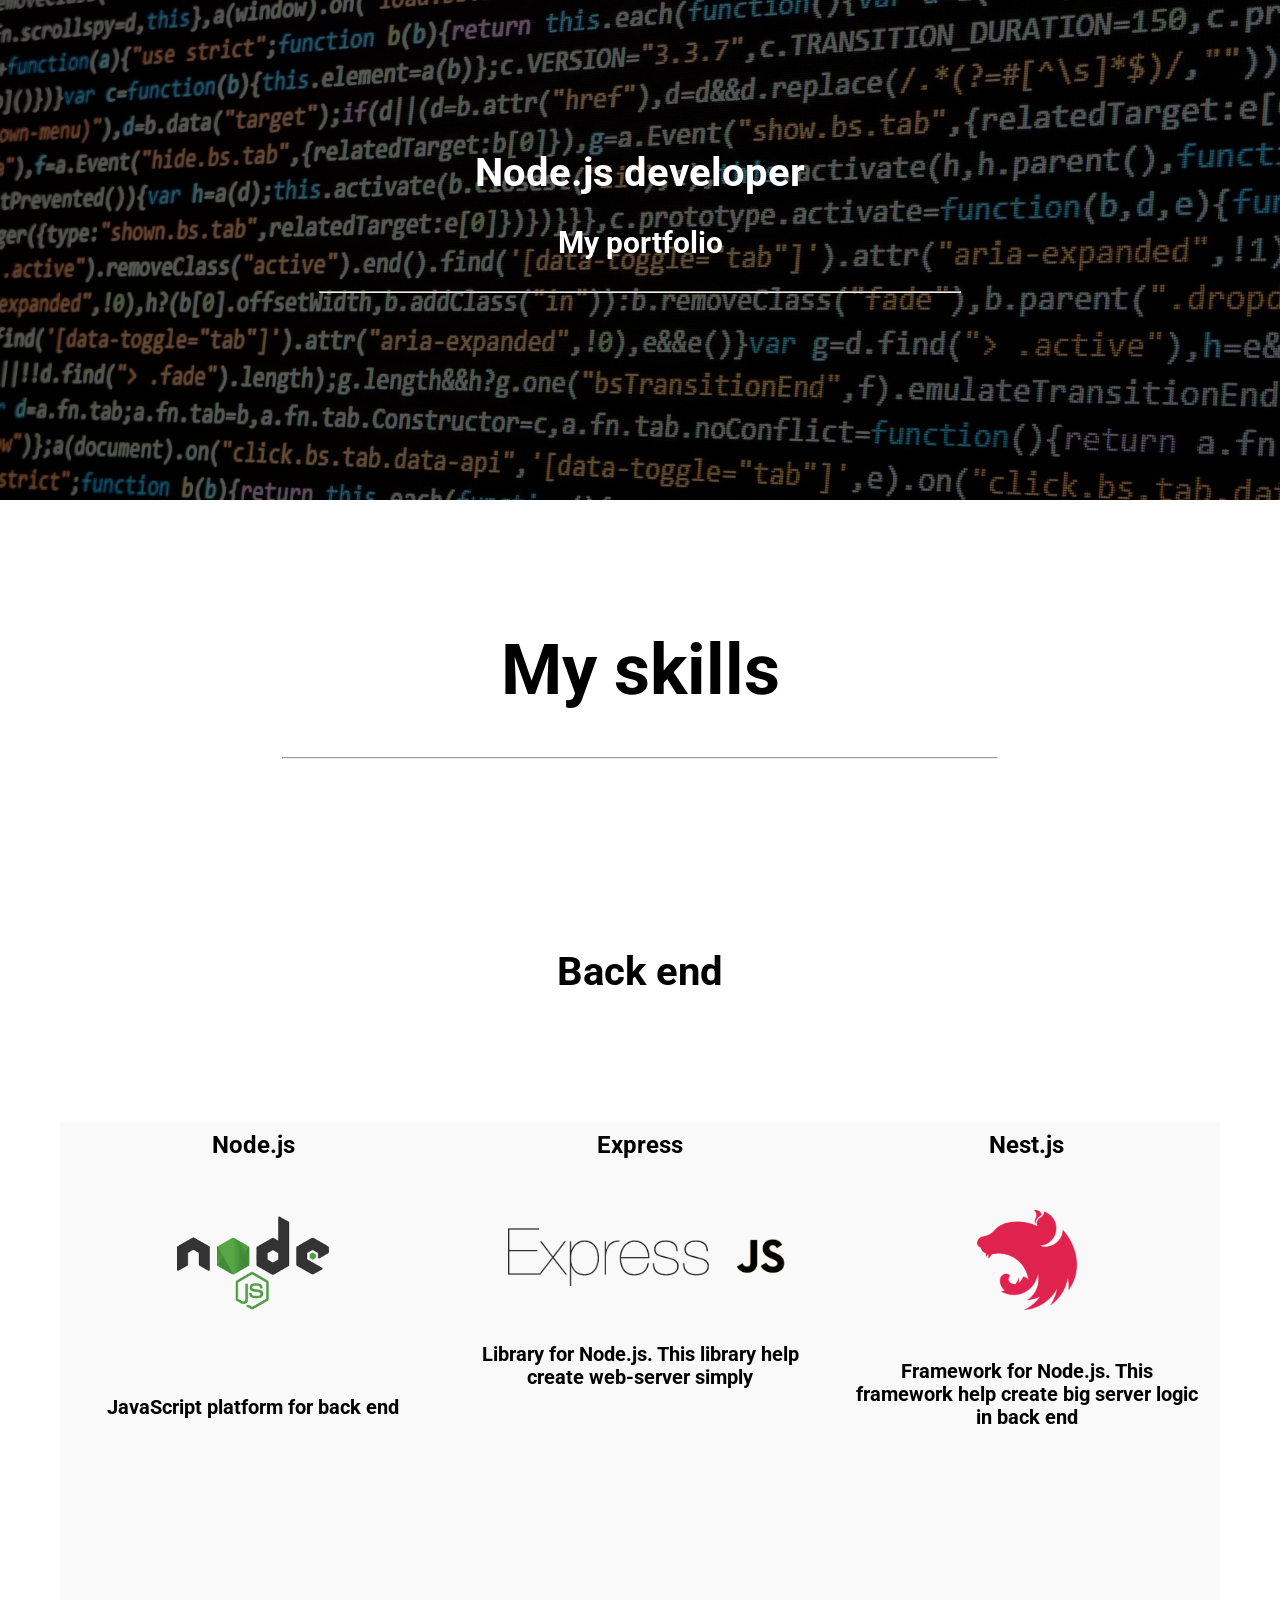
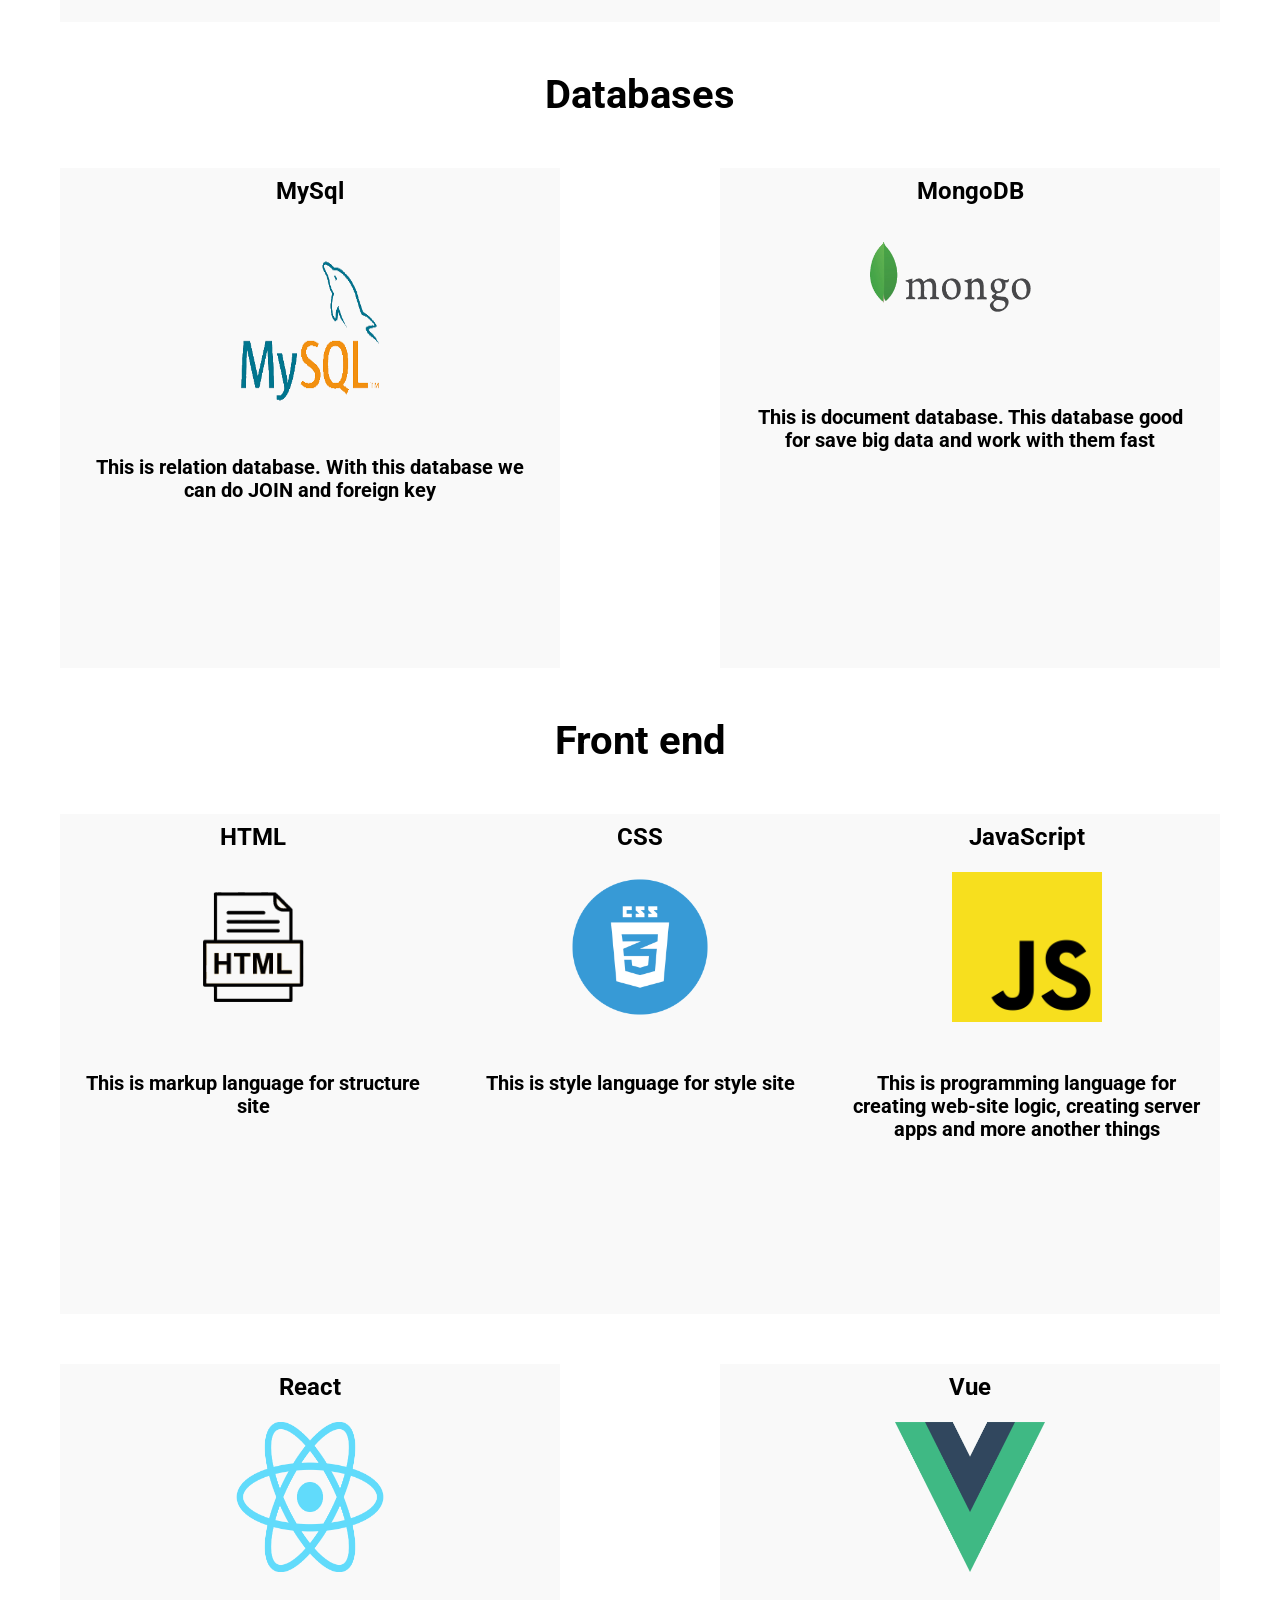
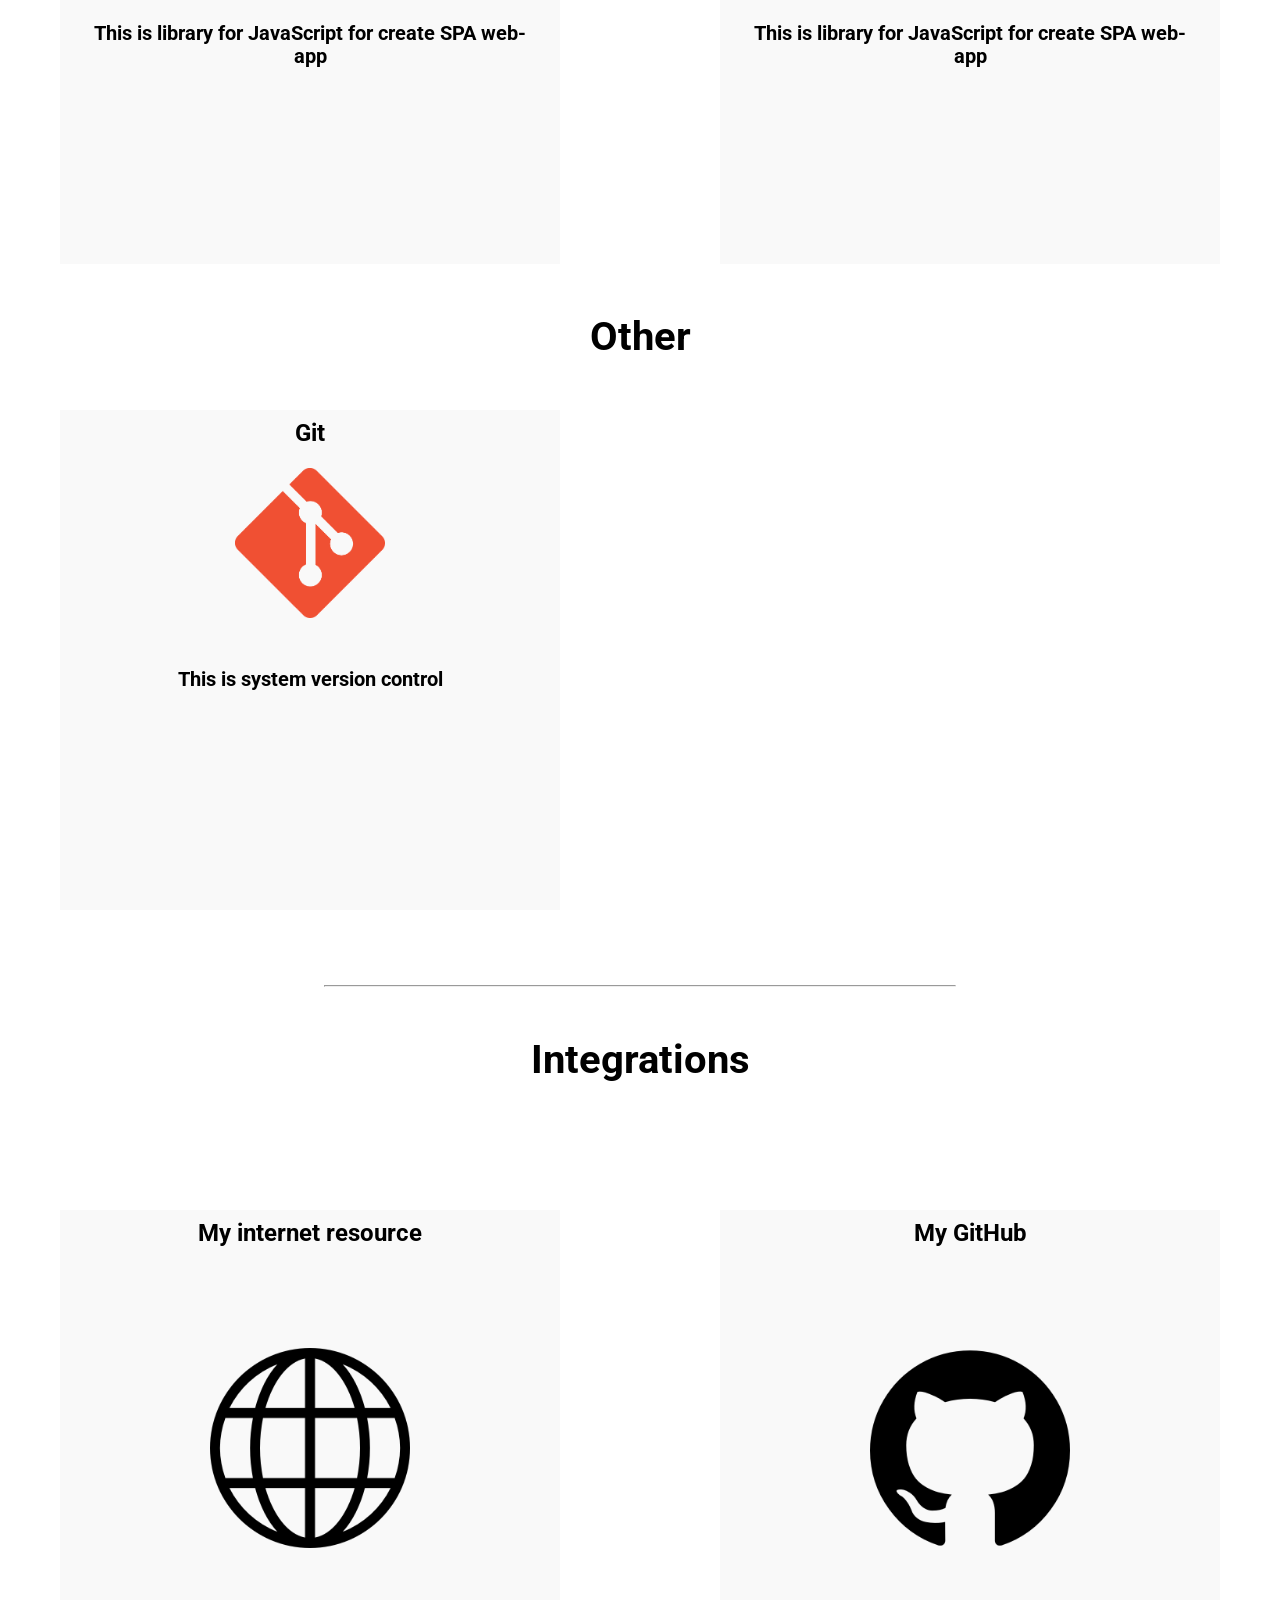
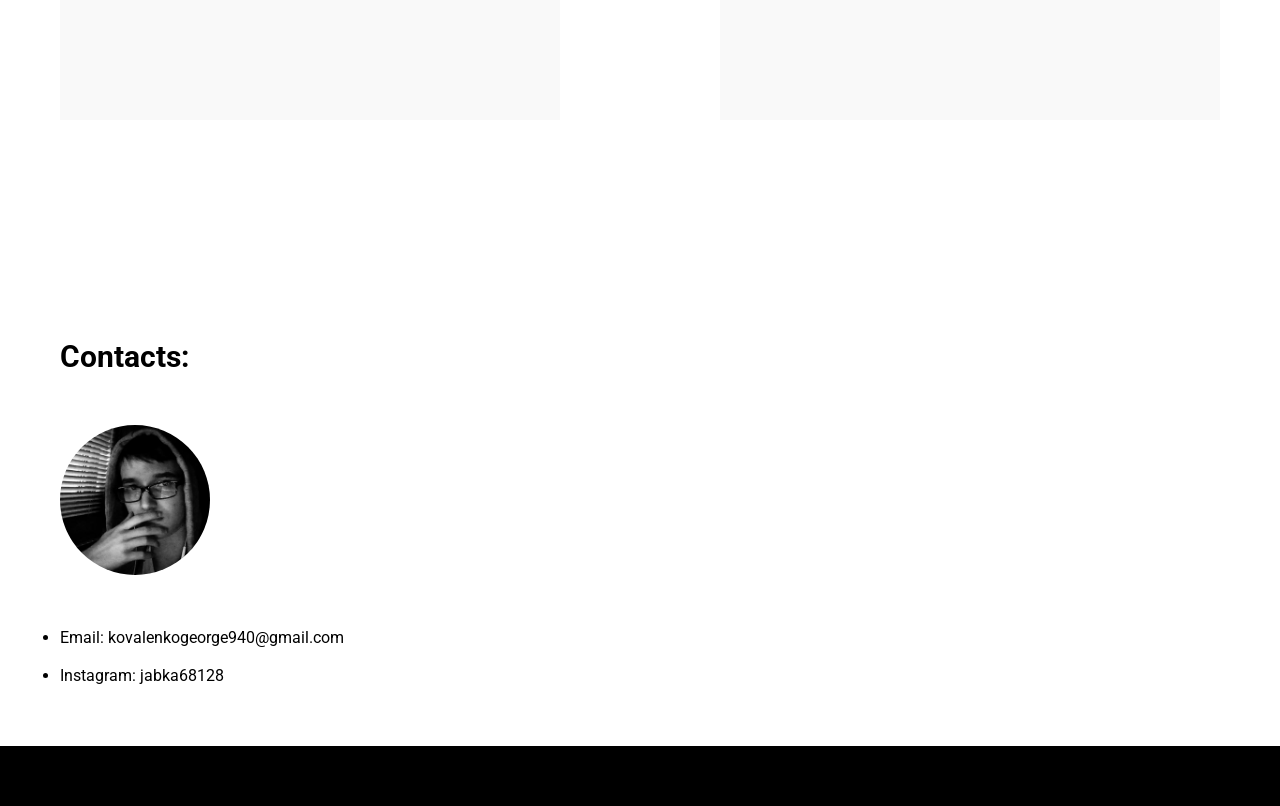
==== index.html @ 38b9b588 "Rename html file" ====
<!doctype html>
<html lang="en">
<head>
    <meta charset="UTF-8">
    <meta name="viewport"
          content="width=device-width, user-scalable=no, initial-scale=1.0, maximum-scale=1.0, minimum-scale=1.0">
    <meta http-equiv="X-UA-Compatible" content="ie=edge">
    <link rel="preconnect" href="https://fonts.googleapis.com">
    <link rel="preconnect" href="https://fonts.gstatic.com" crossorigin>
    <link href="https://fonts.googleapis.com/css2?family=Roboto:wght@100;300;700&display=swap" rel="stylesheet">
    <link rel="stylesheet" href="./css/normalize.css">
    <link rel="stylesheet" href="./css/main.css">
    <title>Node.js developer</title>
</head>
<body>
<div class="wrapper__header">
    <div class="header__logo">
        <h2>Node.js developer</h2>
        <h3>My portfolio</h3>
        <hr>
    </div>
    <header class="header">
    </header>
</div>
<div class="skills-logo">
    <h1>My skills</h1>
    <hr>
</div>
<div class="wrapper__main">
    <div class="wrapper__main-logo-skill">
        <h1>Back end</h1>
    </div>
    <div class="wrapper__main-skills">
        <div class="wrapper__main-skills-row">
            <div class="wrapper__main-skills-row-card">
                <h2>Node.js</h2>
                <img src="./img/node-js.png" class="img-node">
                <div class="wrapper__main-skills-row-card-description">
                    JavaScript platform for back end
                </div>
            </div>
            <div class="wrapper__main-skills-row-card">
                <h2>Express</h2>
                <img src="./img/express-js.png" class="img-express">
                <div class="wrapper__main-skills-row-card-description">
                    Library for Node.js. This library help create web-server simply
                </div>
            </div>
            <div class="wrapper__main-skills-row-card">
                <h2>Nest.js</h2>
                <img src="./img/nest-js.png" class="img-nest">
                <div class="wrapper__main-skills-row-card-description">
                    Framework for Node.js. This framework help create big server logic in back end
                </div>
            </div>
        </div>

        <div class="wrapper__main-logo-skill">
            <h1>Databases</h1>
        </div>
        <div class="wrapper__main-skills-row">
            <div class="wrapper__main-skills-row-card">
                <h2>MySql</h2>
                <img src="./img/mysql.png" class="img-mysql">
                <div class="wrapper__main-skills-row-card-description">
                    This is relation database. With this database we can do JOIN and foreign key
                </div>
            </div>
            <div class="wrapper__main-skills-row-card">
                <h2>MongoDB</h2>
                <img src="./img/mongo.png" class="img-mongo">
                <div class="wrapper__main-skills-row-card-description">
                    This is document database. This database good for save big data and work with them fast
                </div>
            </div>
        </div>

        <div class="wrapper__main-logo-skill">
            <h1>Front end</h1>
        </div>
        <div class="wrapper__main-skills-row">
            <div class="wrapper__main-skills-row-card">
                <h2>HTML</h2>
                <img src="./img/html.png" class="img-html">
                <div class="wrapper__main-skills-row-card-description">
                    This is markup language for structure site
                </div>
            </div>
            <div class="wrapper__main-skills-row-card">
                <h2>CSS</h2>
                <img src="./img/css.png" class="img-html">
                <div class="wrapper__main-skills-row-card-description">
                    This is style language for style site
                </div>
            </div>
            <div class="wrapper__main-skills-row-card">
                <h2>JavaScript</h2>
                <img src="./img/javascript.png" class="img-html">
                <div class="wrapper__main-skills-row-card-description">
                    This is programming language for creating web-site logic, creating server apps and more another things
                </div>
            </div>
        </div>
        <div class="wrapper__main-skills-row">
            <div class="wrapper__main-skills-row-card">
                <h2>React</h2>
                <img src="./img/react.png" class="img-react">
                <div class="wrapper__main-skills-row-card-description">
                    This is library for JavaScript for create SPA web-app
                </div>
            </div>
            <div class="wrapper__main-skills-row-card">
                <h2>Vue</h2>
                <img src="./img/vue.png" class="img-react">
                <div class="wrapper__main-skills-row-card-description">
                    This is library for JavaScript for create SPA web-app
                </div>
            </div>
        </div>

        <div class="wrapper__main-logo-skill">
            <h1>Other</h1>
        </div>
        <div class="wrapper__main-skills-row">
            <div class="wrapper__main-skills-row-card">
                <h2>Git</h2>
                <img src="./img/git.png" class="img-react">
                <div class="wrapper__main-skills-row-card-description">
                    This is system version control
                </div>
            </div>
        </div>
    </div>
    <hr>
    <div class="wrapper__main-logo-skill">
        <h1>Integrations</h1>
    </div>
    <div class="wrapper__integration">
        <div class="wrapper__main-skills-row">
            <a href="https://gosha.app" class="wrapper__resource-link" target=”_blank>
                <div class="wrapper__main-skills-row-card">
                    <h2>My internet resource</h2>
                    <img src="./img/internet.png" class="img-internet">
                </div>
            </a>
            <a href="https://github.com/Neroun547" class="wrapper__resource-link" target=”_blank>
                <div class="wrapper__main-skills-row-card">
                    <h2>My GitHub</h2>
                    <img src="./img/github.png" class="img-internet">
                </div>
            </a>
        </div>
    </div>

    <div class="wrapper__contacts">
        <div class="wrapper__contacts-logo">
            <h1>Contacts: </h1>
        </div>
        <div class="wrapper__avatar">
            <img src="./img/avatar.jpg" alt="">
        </div>
        <div class="wrapper__contacts-contacts">
            <ul>
                <li>Email: kovalenkogeorge940@gmail.com</li>
                <li>Instagram: jabka68128</li>
            </ul>
        </div>
    </div>
</div>
<footer>

</footer>
</body>
</html>
---- css/main.css ----
hr {
    display: block;
    width: 50%;
    margin: 0 auto;
    margin-top: 25px;
}

footer {
    width: 100%;
    height: 60px;
    background-color: #000;
}

.header {
    background-image: url("../img/header.jpg");
    width: 100%;
    height: 500px;
    background-position: center;
    background-attachment: fixed;
    background-repeat: no-repeat;
    background-size: cover;
    filter: brightness(35%);
}

.wrapper__header {
    position: relative;
}

.header__logo {
    top: 30%;
    width: 100%;
    position: absolute;
    z-index: 2;
    color: #fff;
}

.header__logo h2 {
    text-align: center;
    font-size: 40px;
}

.header__logo h3 {
    text-align: center;
    font-size: 30px;
    margin: 30px;
}

.skills-logo {
    font-size: 35px;
    text-align: center;
    margin: 130px;
}

.skills-logo hr {
    display: block;
    margin: 0 auto;
    width: 70%;
}

.wrapper__main {
    padding: 10px;
}

.wrapper__main-logo-skill h1 {
    margin-top: 50px;
    text-align: center;
    font-size: 40px;
}

.wrapper__main-skills {
    padding: 50px;
}

.wrapper__main-skills-row {
    margin-top: 50px;
    display: flex;
    justify-content: space-between;
}

.wrapper__main-skills-row-card h2 {
    margin-top: 10px;
    text-align: center;
}

.wrapper__main-skills-row-card {
    background-color: #F9F9F9;
    height: 500px;
    max-width: 500px;
    width: 100%;
}

.wrapper__main-skills-row-card-description {
    font-family: Roboto;
    font-weight: 700;
    font-size: 20px;
    width: 90%;
    margin: 0 auto;
    margin-top: 50px;
    text-align: center;
}

.img-node {
    display: block;
    width: 300px;
    margin: 0 auto;
    margin-top: 20px;
}

.img-express {
    display: block;
    width: 300px;
    margin: 0 auto;
    margin-top: 50px;
}

.img-nest {
    display: block;
    width: 100px;
    height: 100px;
    margin: 0 auto;
    margin-top: 50px;
}

.img-mysql {
    display: block;
    width: 180px;
    height: 150px;
    margin: 0 auto;
    margin-top: 50px;
}

.img-mongo {
    display: block;
    width: 230px;
    height: 150px;
    margin-left: 150px;
}

.img-html {
    display: block;
    width: 150px;
    height: 150px;
    margin: 0 auto;
    margin-top: 20px;
}

.img-react {
    display: block;
    width: 150px;
    height: 150px;
    margin: 0 auto;
    margin-top: 20px;
}

.wrapper__integration {
    padding: 50px;
}

.wrapper__resource-link {
    display: block;
    max-width: 500px;
    width: 100%;
    background-color: #F9F9F9;
}

.wrapper__contacts {
    padding: 50px;
    margin-top: 100px;
}

.wrapper__contacts-logo h1 {
    margin-bottom: 50px;
    text-align: left;
    font-size: 30px;
}

.wrapper__avatar img {
    max-width: 150px;
    height: 150px;
    width: 100%;
    border-radius: 50%;
}

.wrapper__contacts-contacts {
    margin-top: 50px;
}

.wrapper__contacts-contacts li {
    margin-top: 20px;
}

.img-internet {
    display: block;
    margin: 0 auto;
    margin-top: 100px;
    width: 200px;
    height: 200px;
}
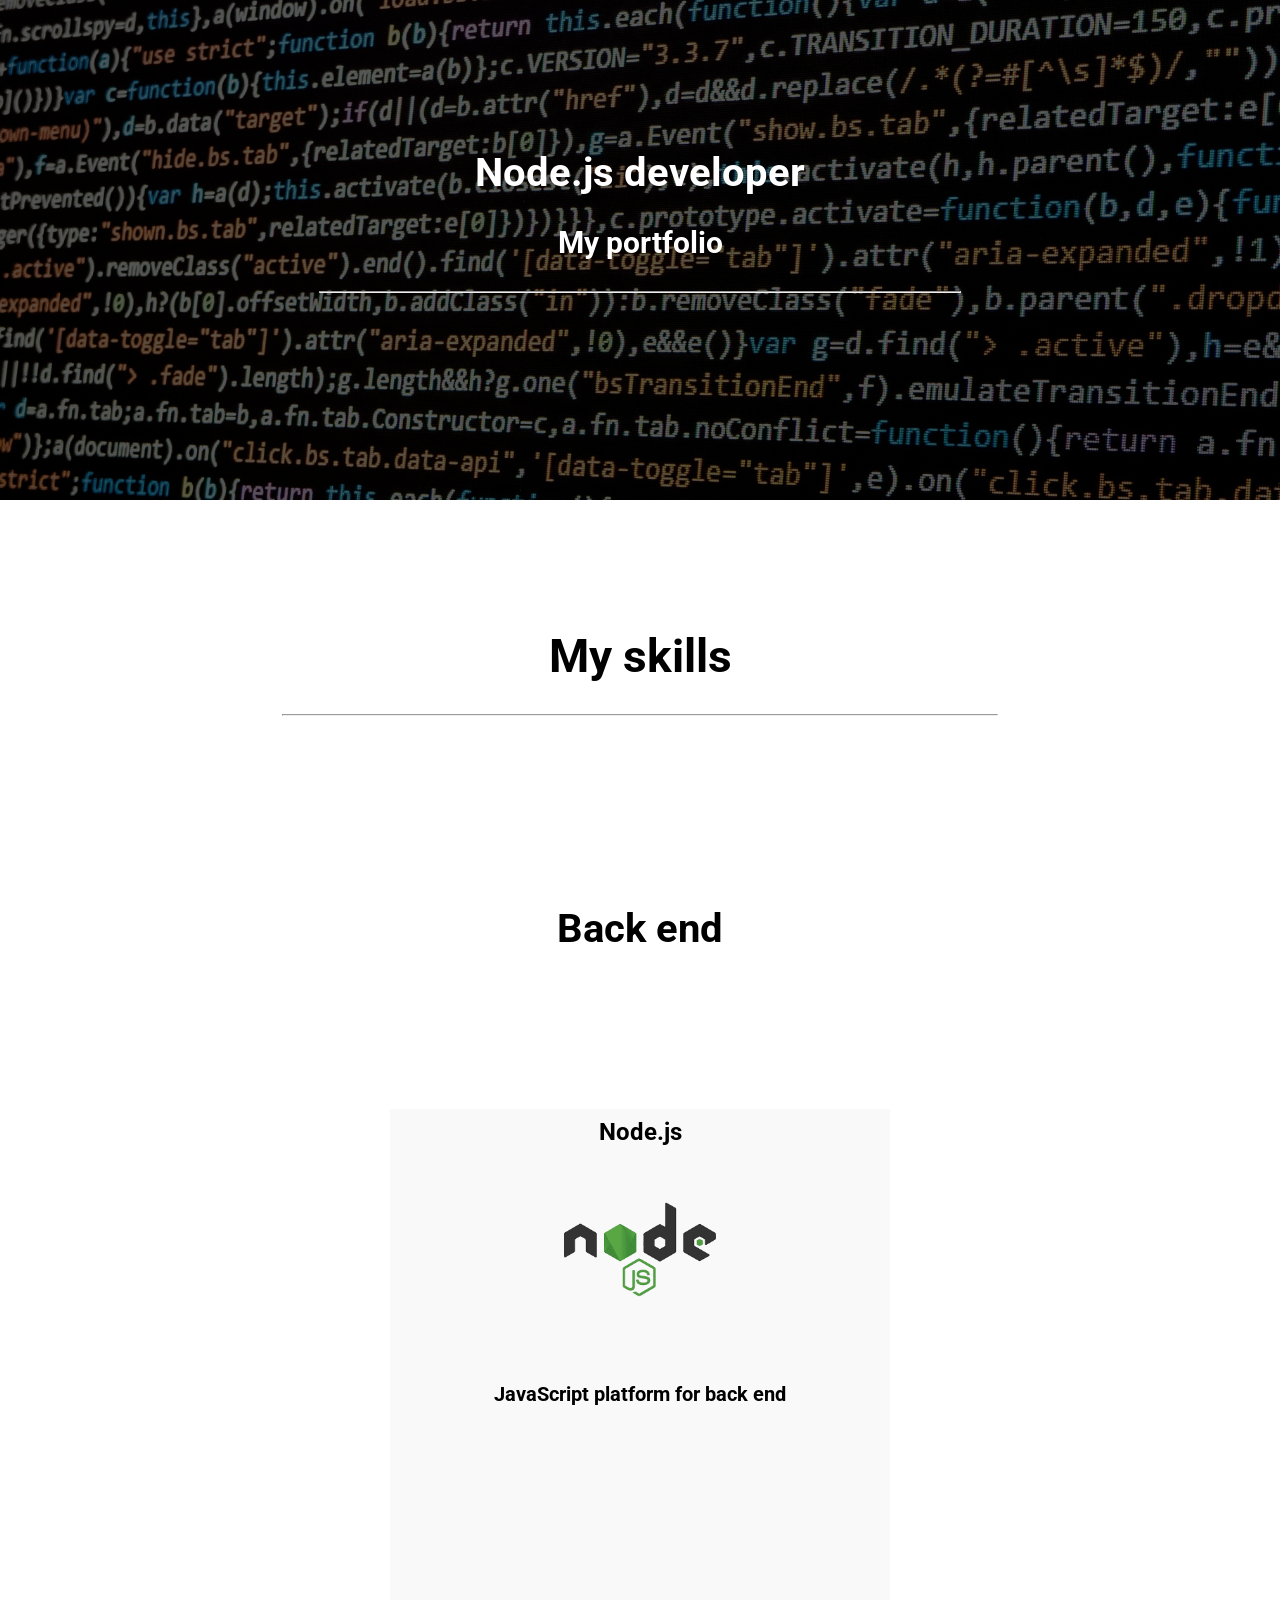
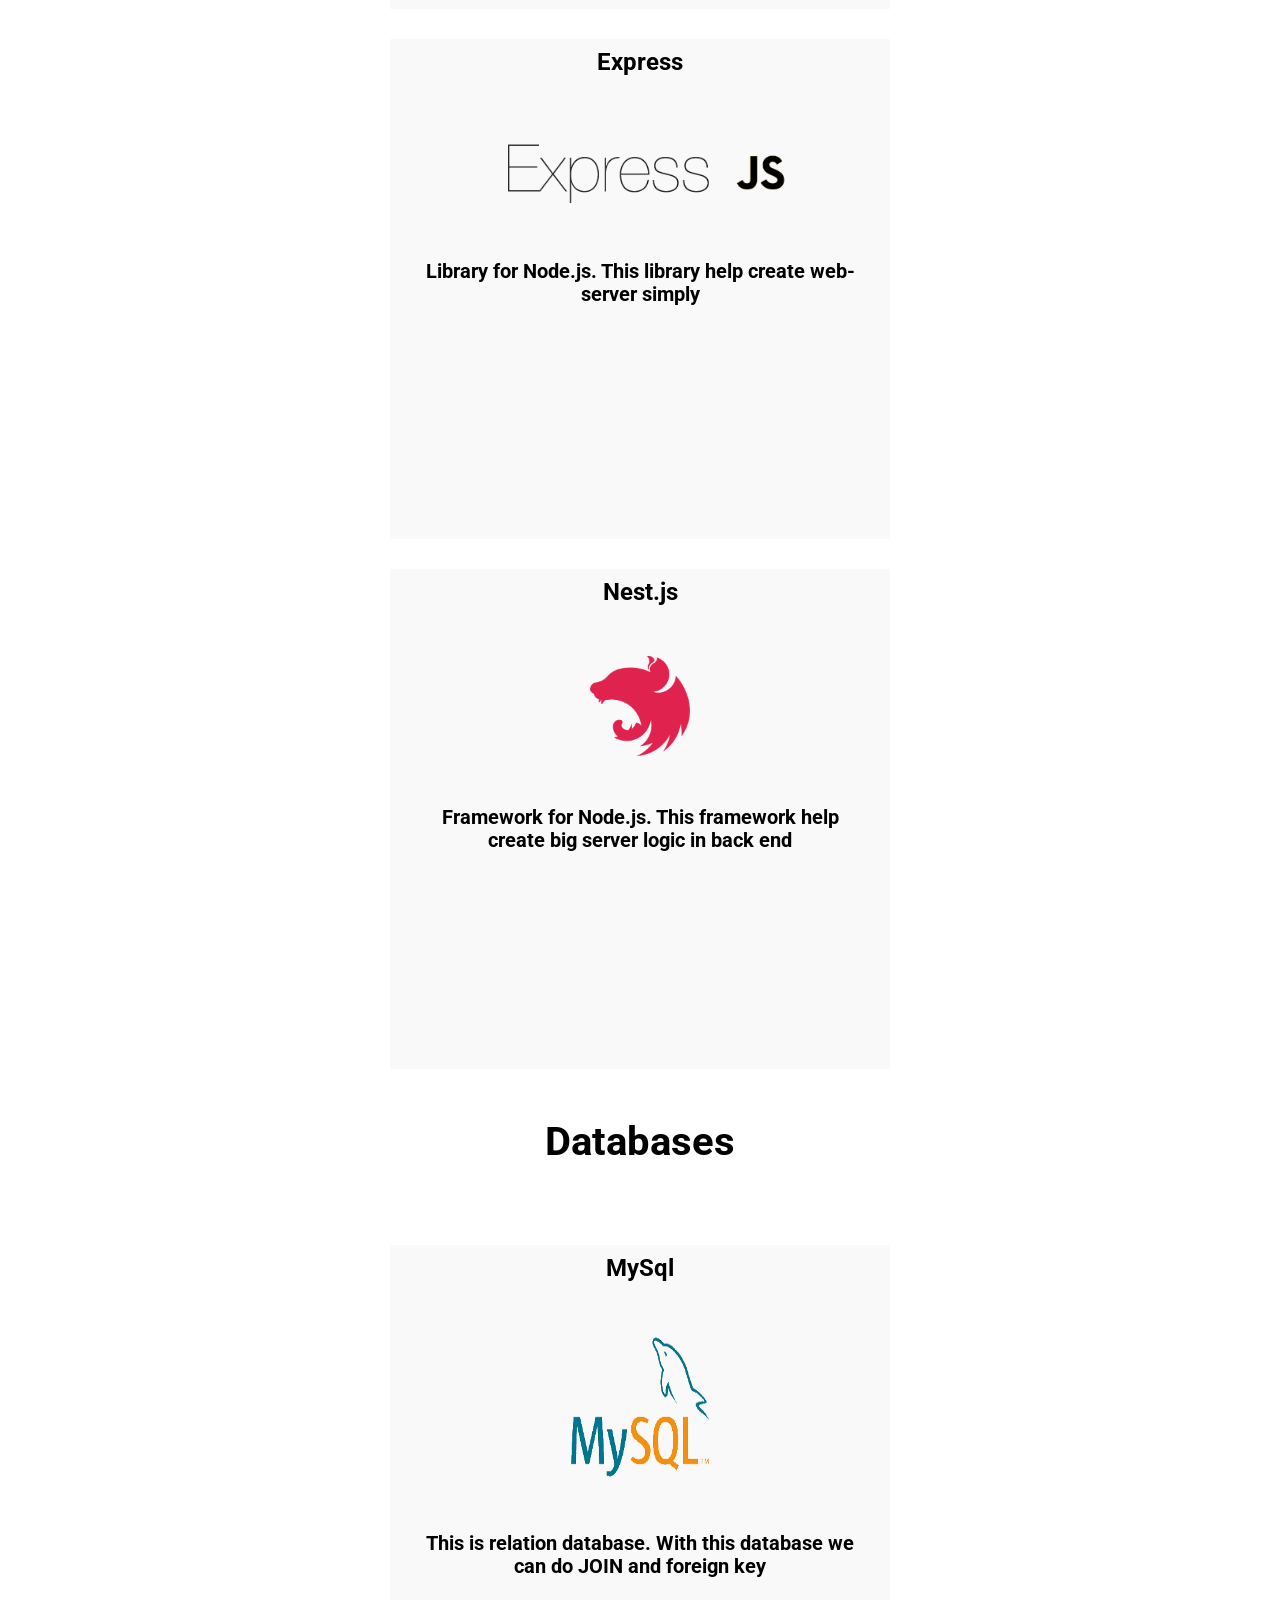
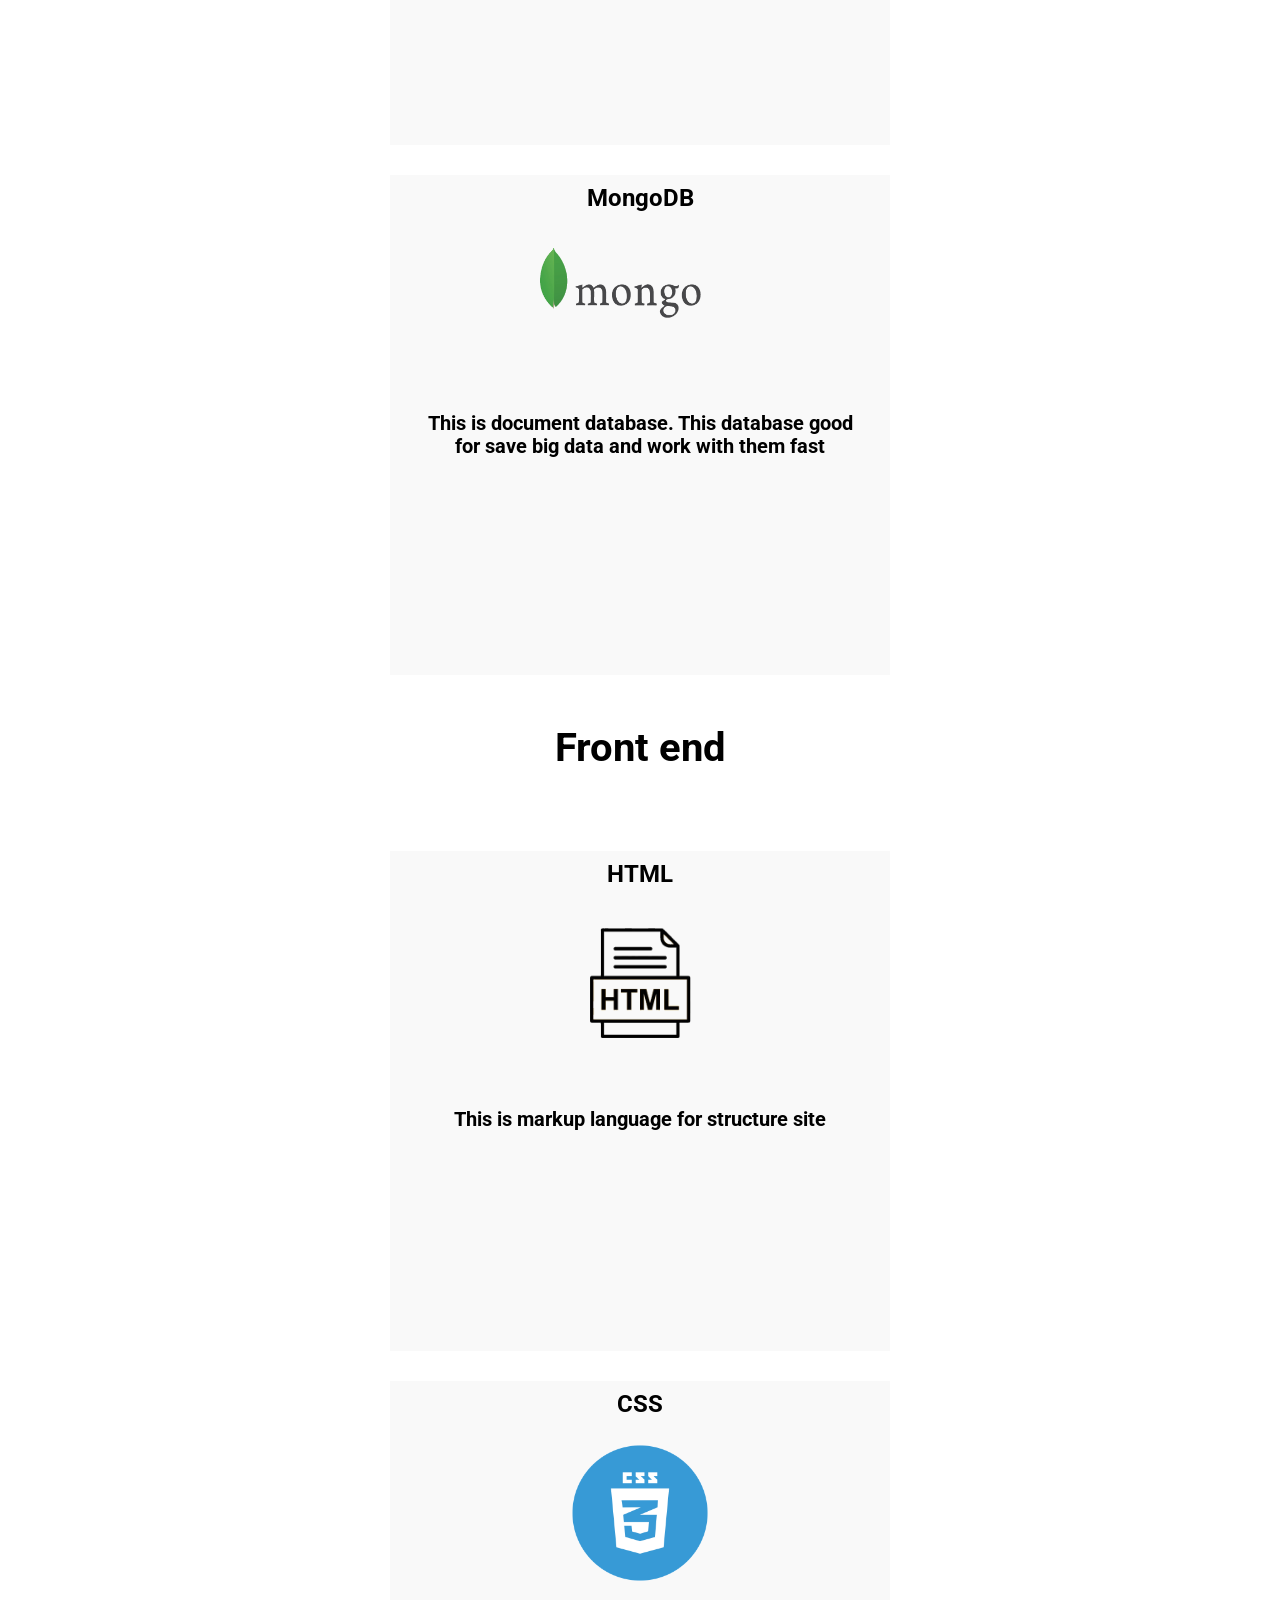
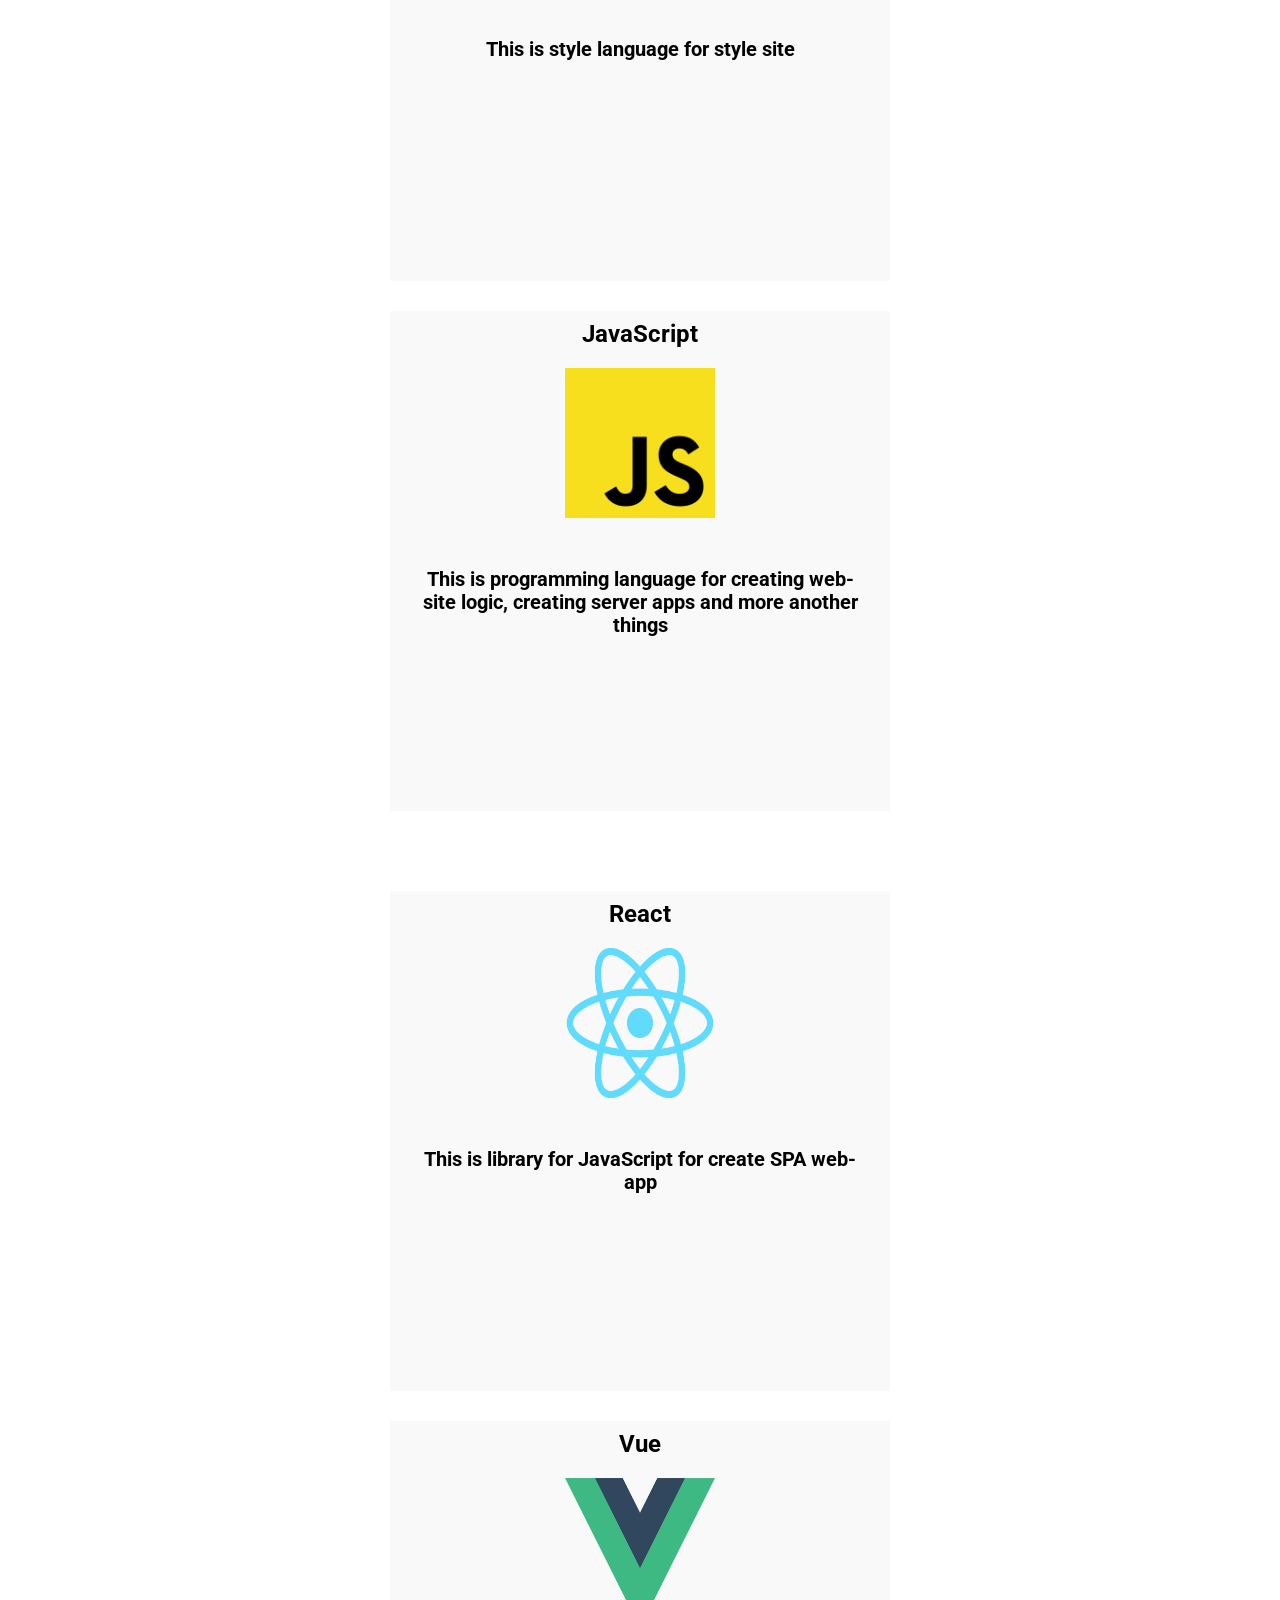
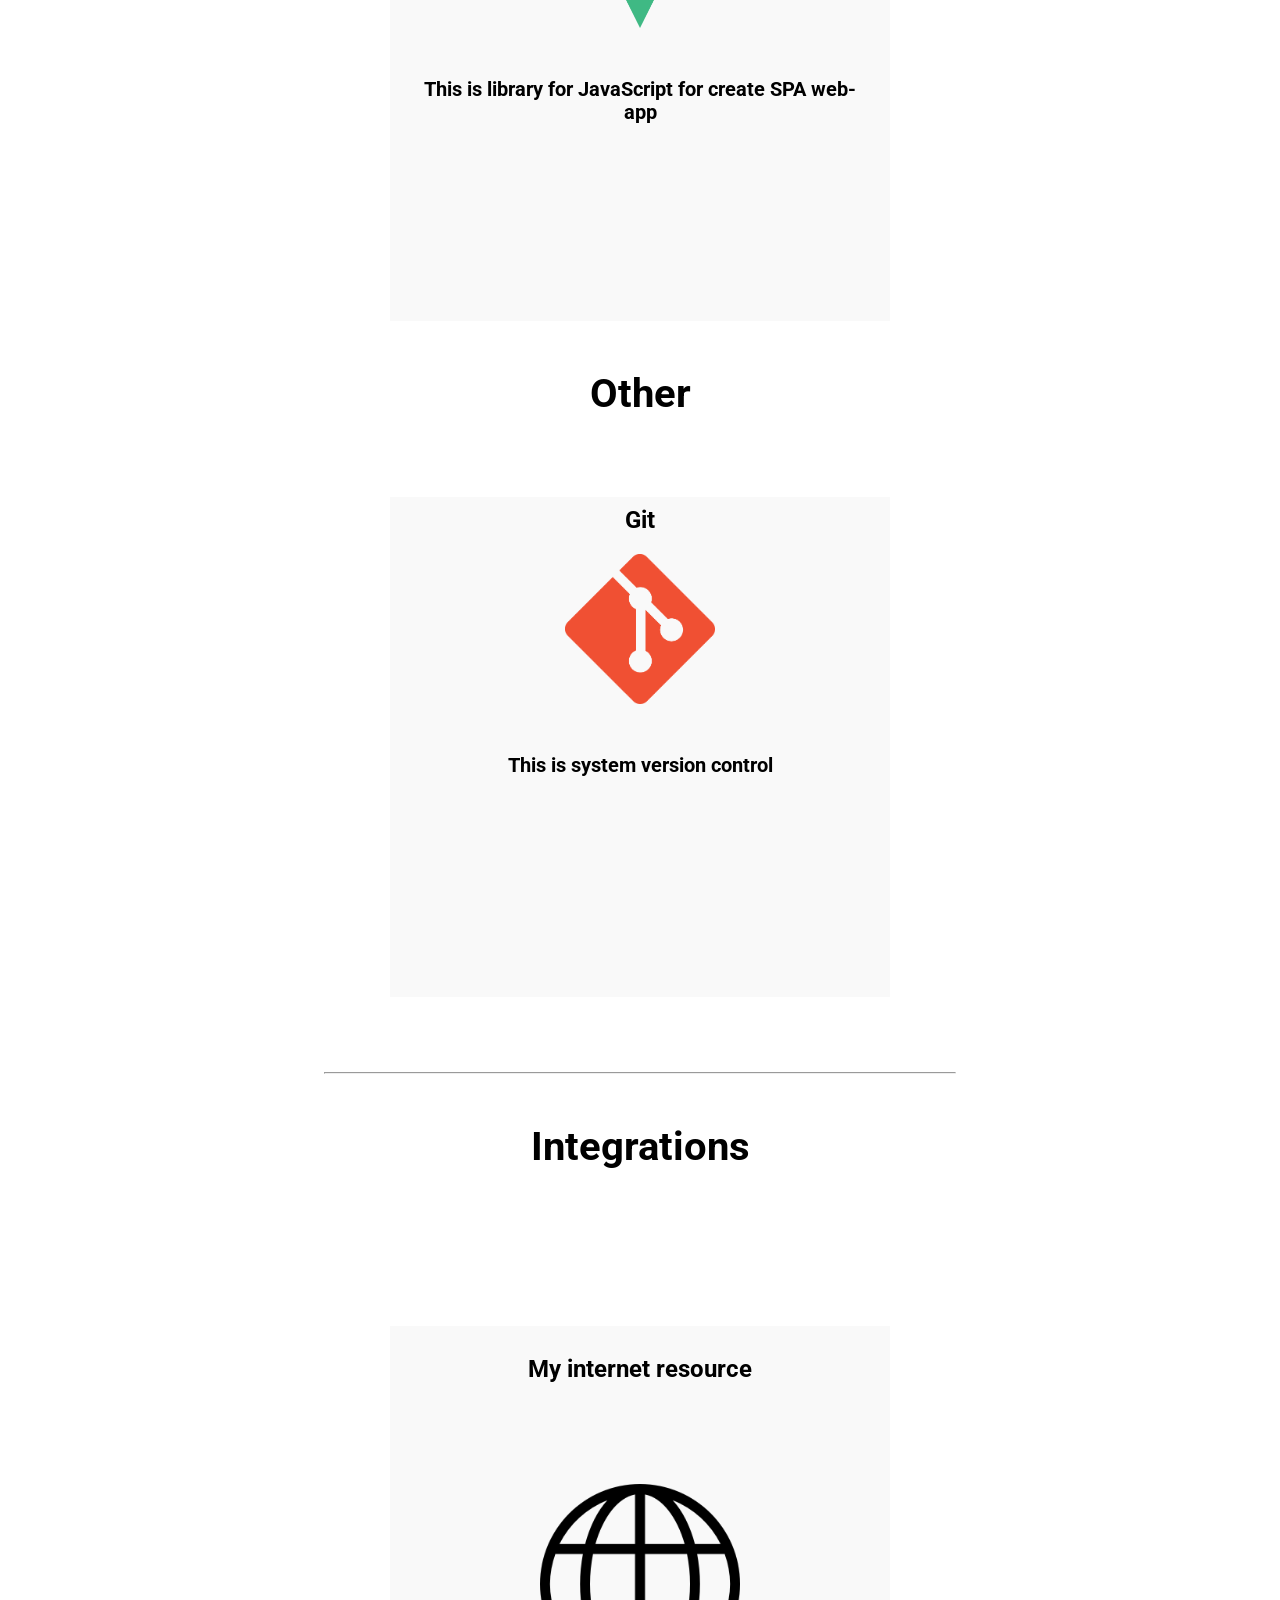
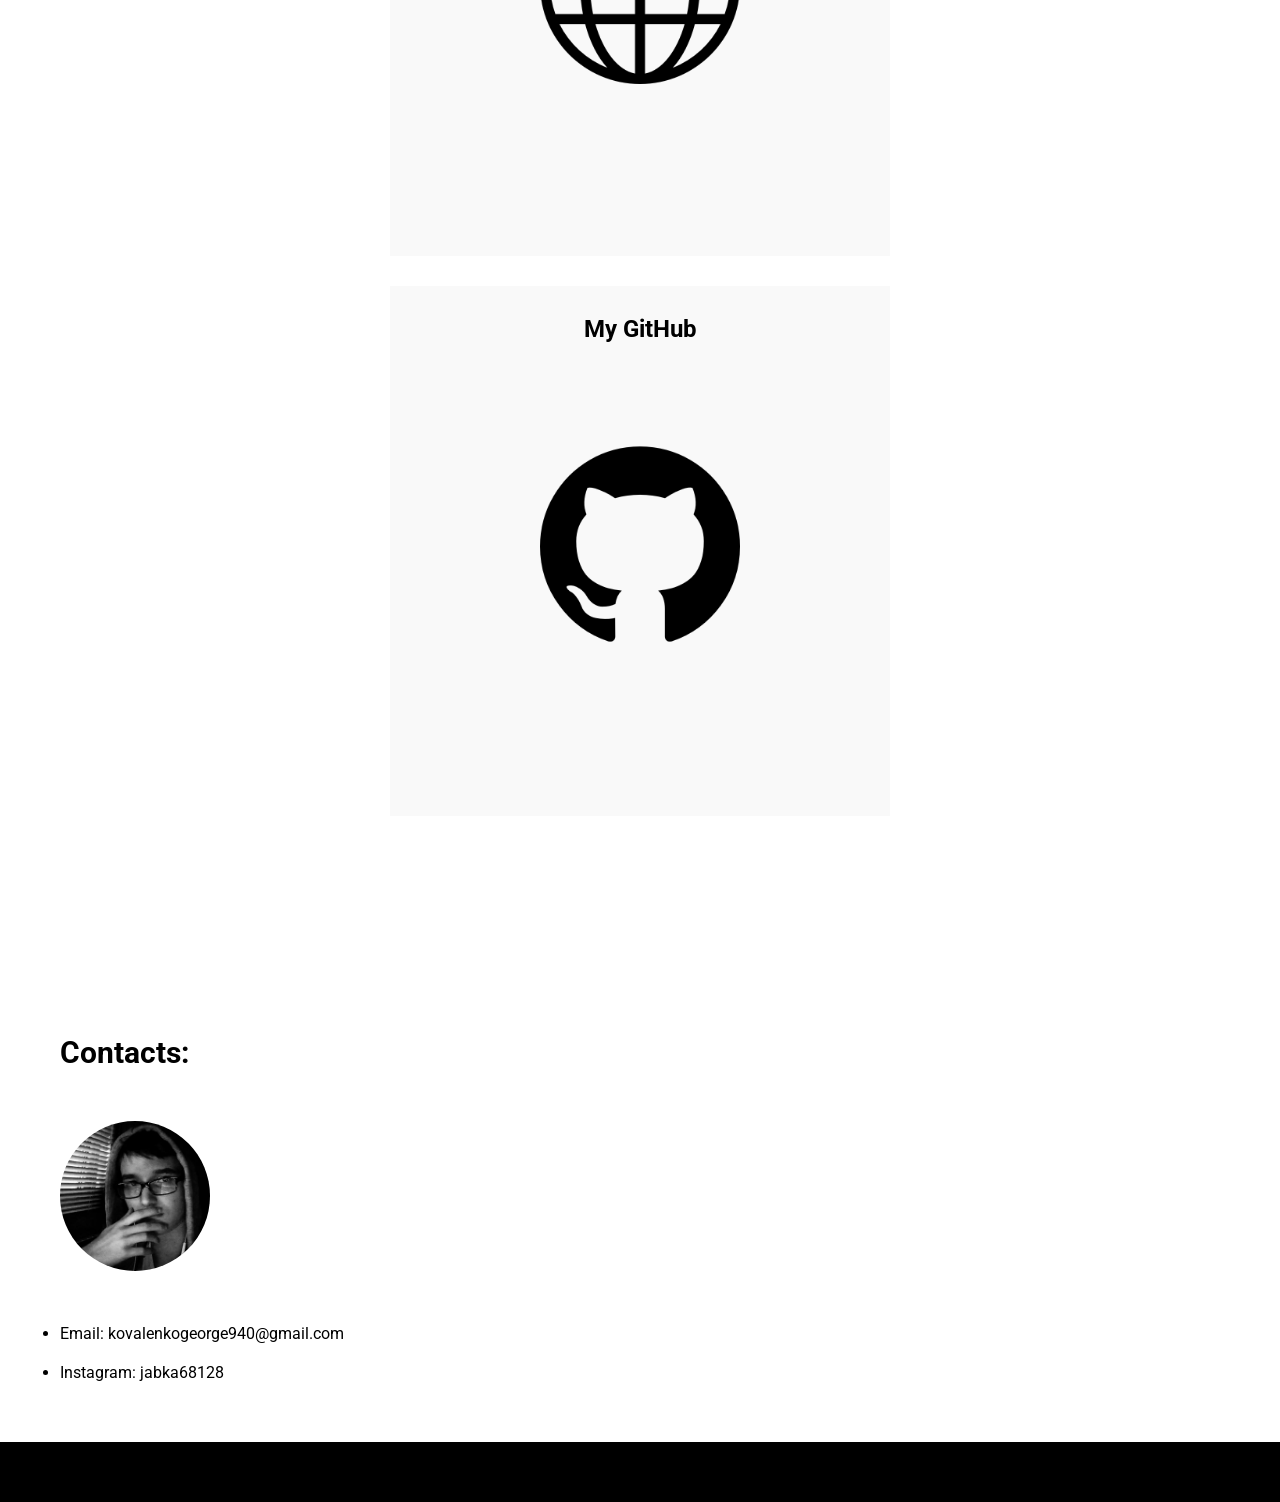
==== commit 9e7d55d1: "Add media.css" ====
--- a/index.html
+++ b/index.html
@@ -9,6 +9,7 @@
     <link rel="preconnect" href="https://fonts.gstatic.com" crossorigin>
     <link href="https://fonts.googleapis.com/css2?family=Roboto:wght@100;300;700&display=swap" rel="stylesheet">
     <link rel="stylesheet" href="./css/normalize.css">
+    <link rel="stylesheet" href="./css/media.css">
     <link rel="stylesheet" href="./css/main.css">
     <title>Node.js developer</title>
 </head>
--- a/css/media.css
+++ b/css/media.css
@@ -0,0 +1,26 @@
+@media screen and (max-width: 1660px) {
+    .wrapper__main-skills-row {
+        flex-direction: column;
+        justify-content: center;
+    }
+
+    .wrapper__main-skills-row-card {
+        margin: 0 auto;
+        margin-top: 30px;
+    }
+
+    .wrapper__resource-link {
+        margin: 0 auto;
+        margin-top: 30px;
+    }
+
+    .skills-logo {
+        font-size: 23px !important;
+    }
+}
+
+@media screen and (max-width: 500px) {
+    .skills-logo {
+        font-size: 17px !important;
+    }
+}
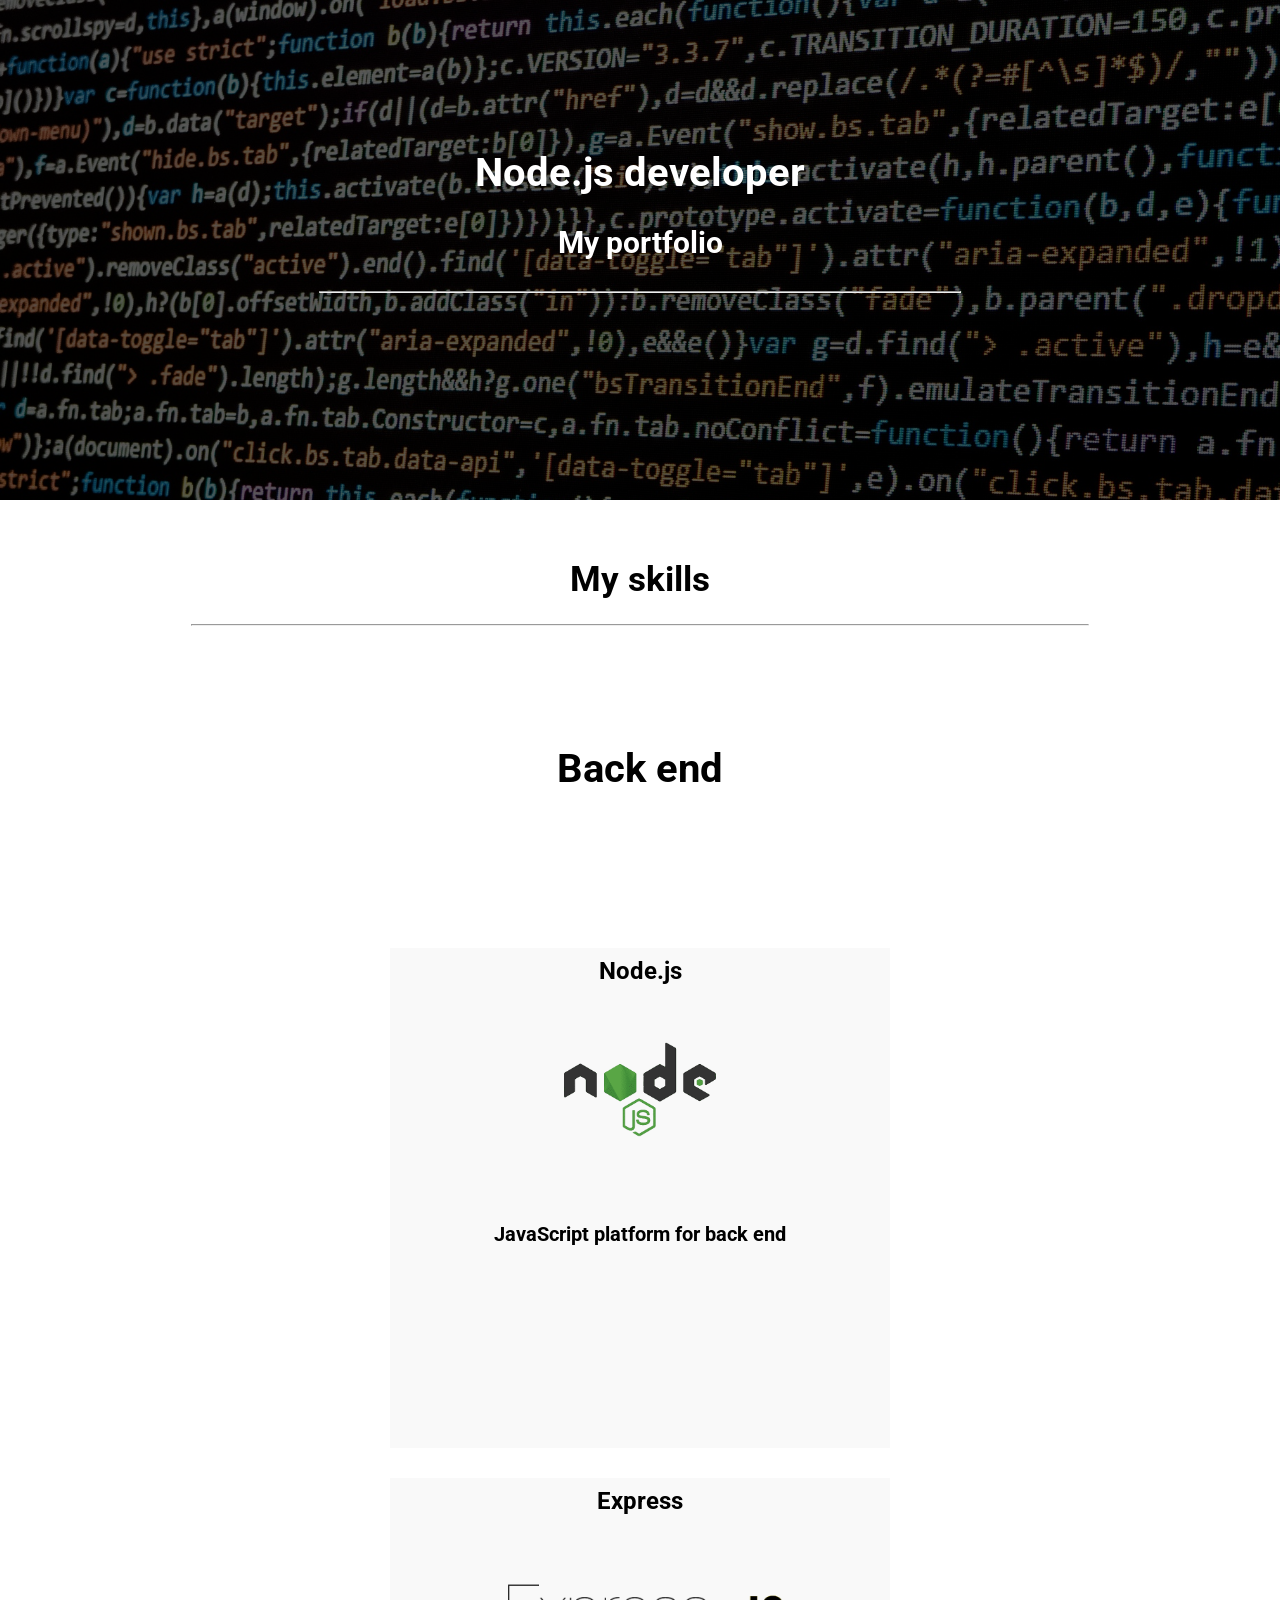
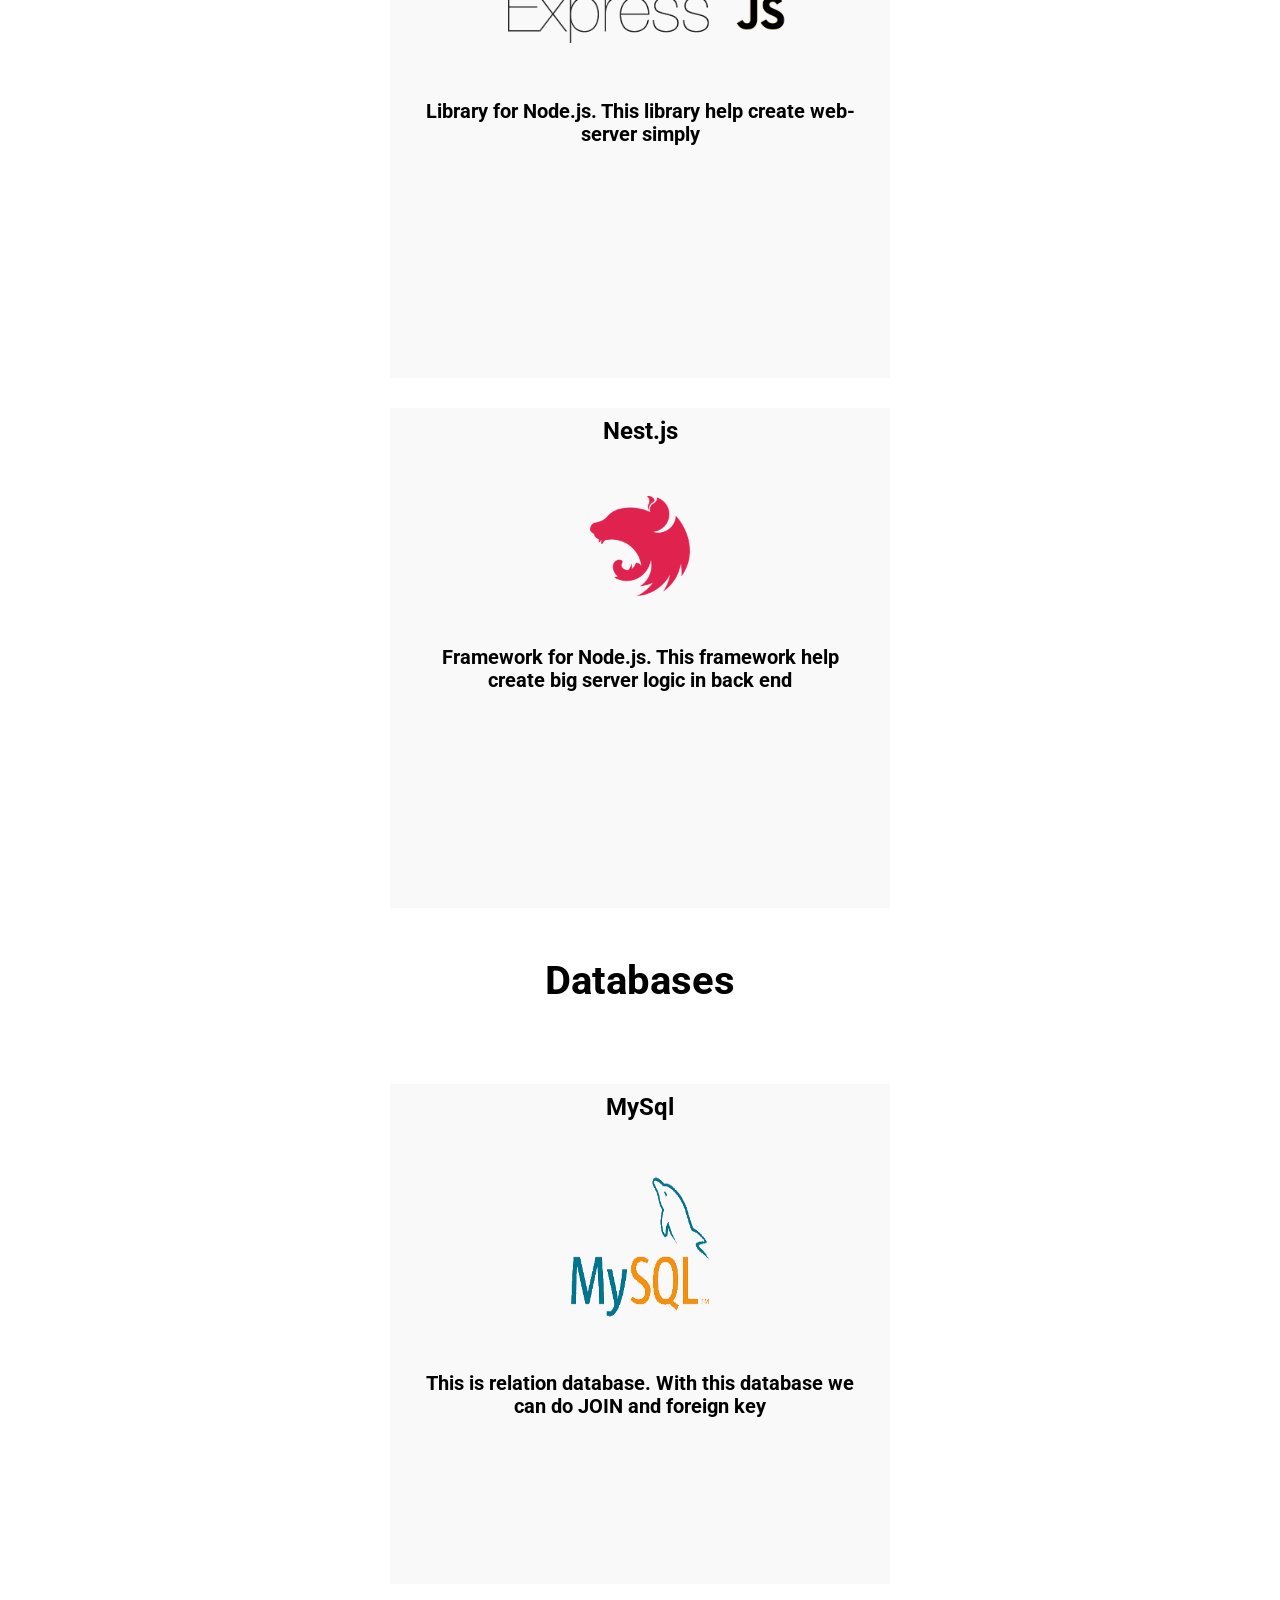
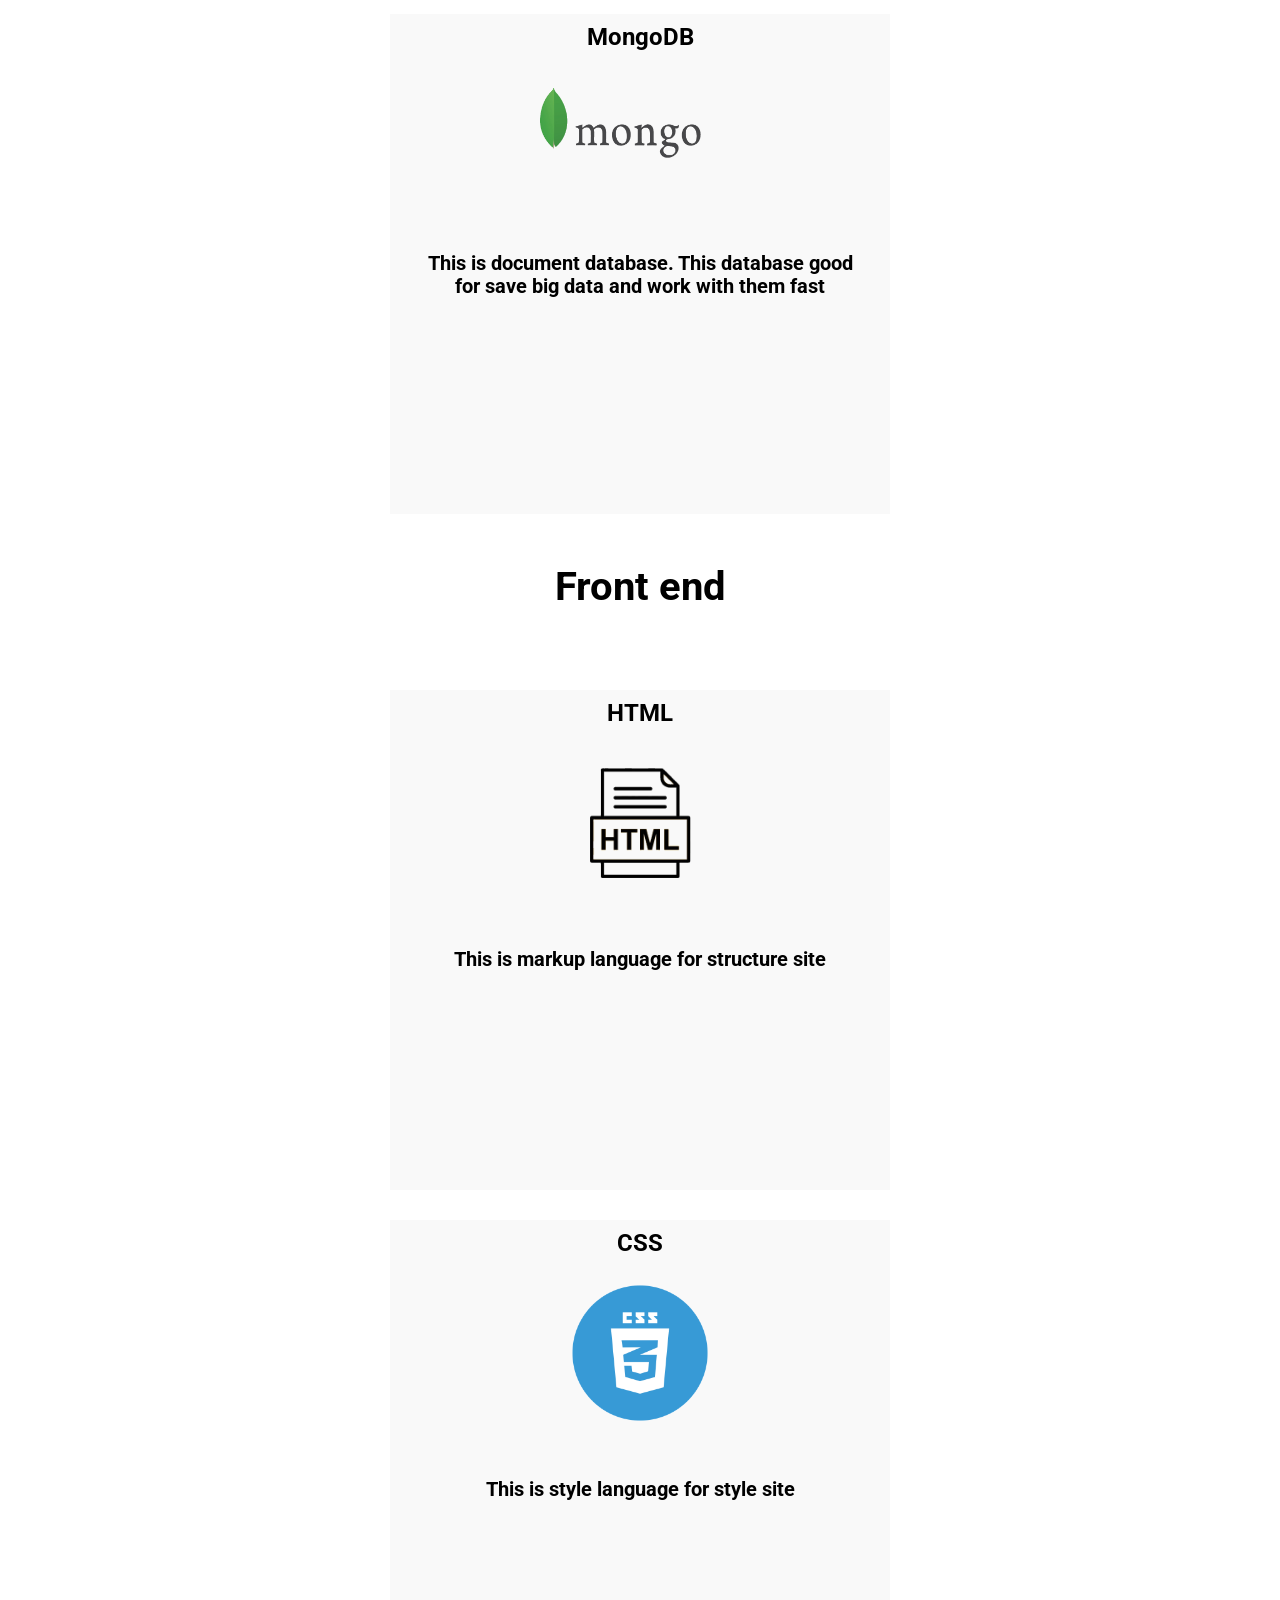
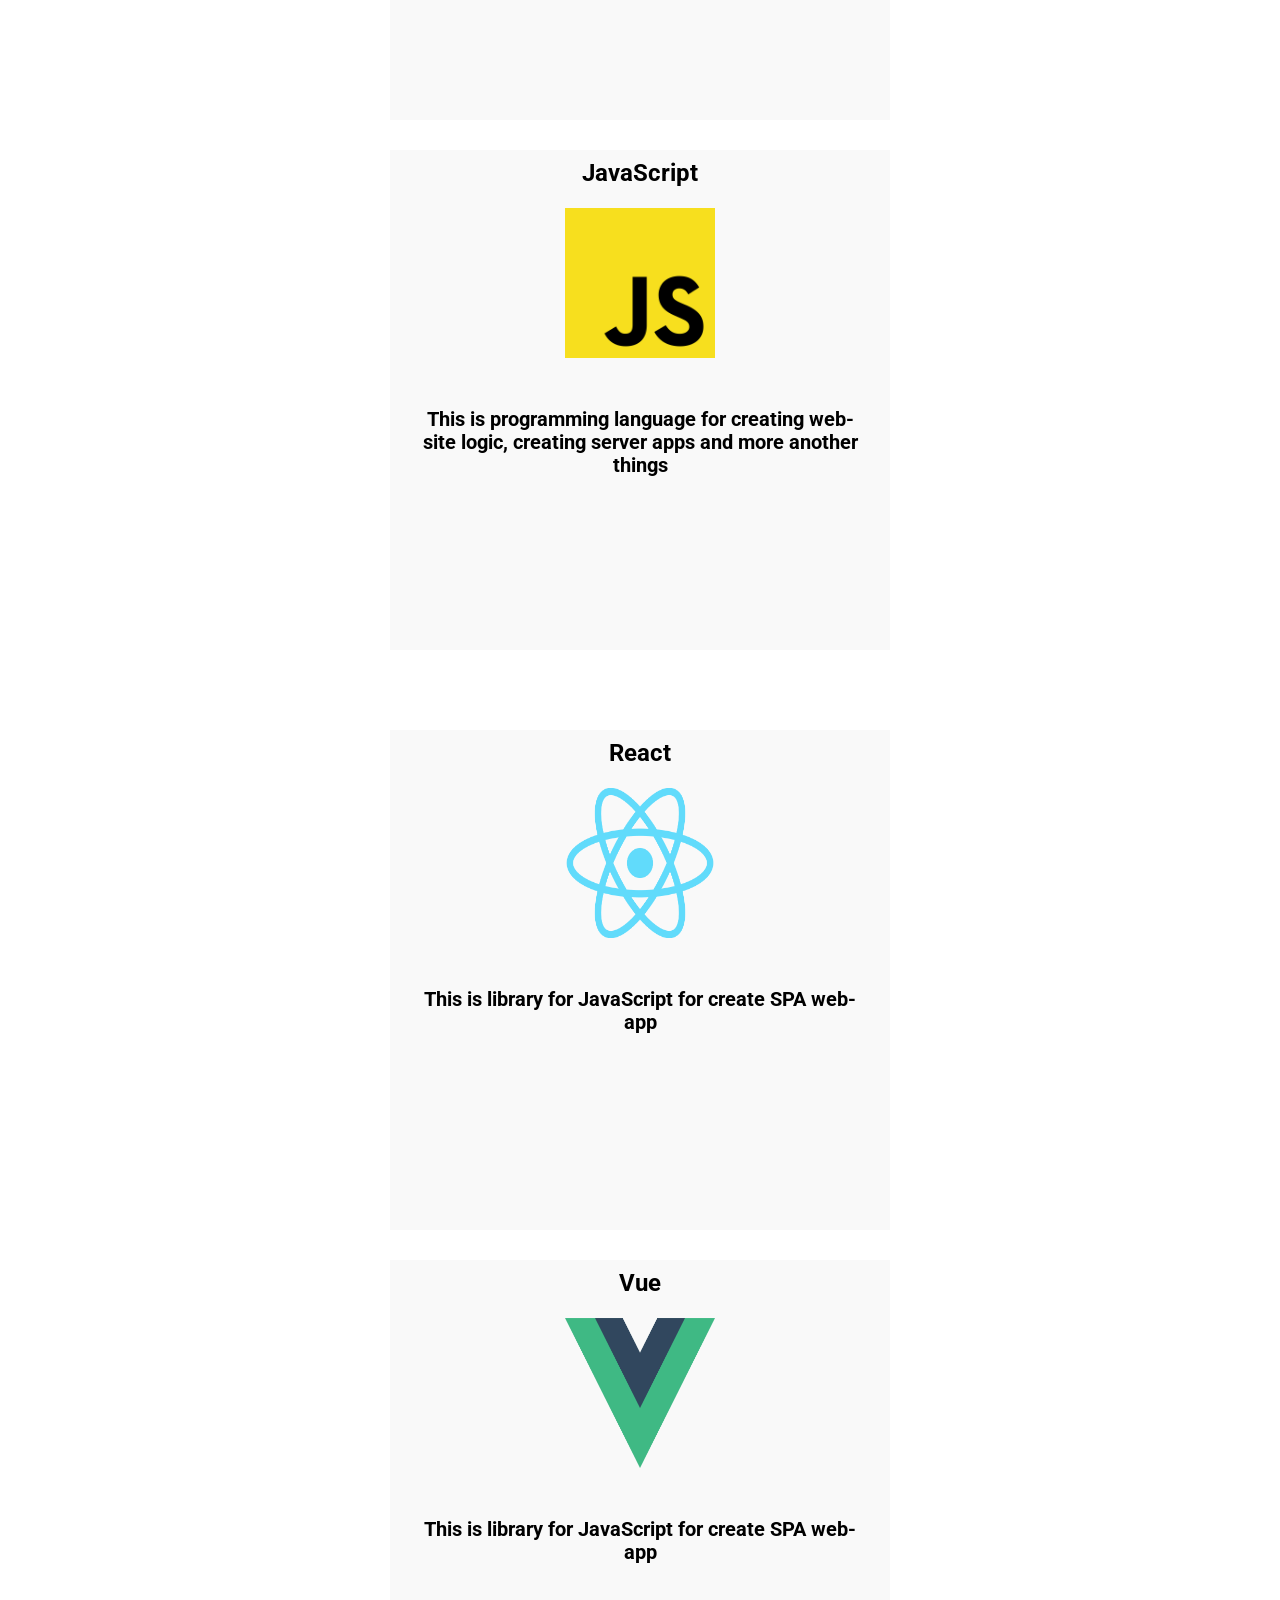
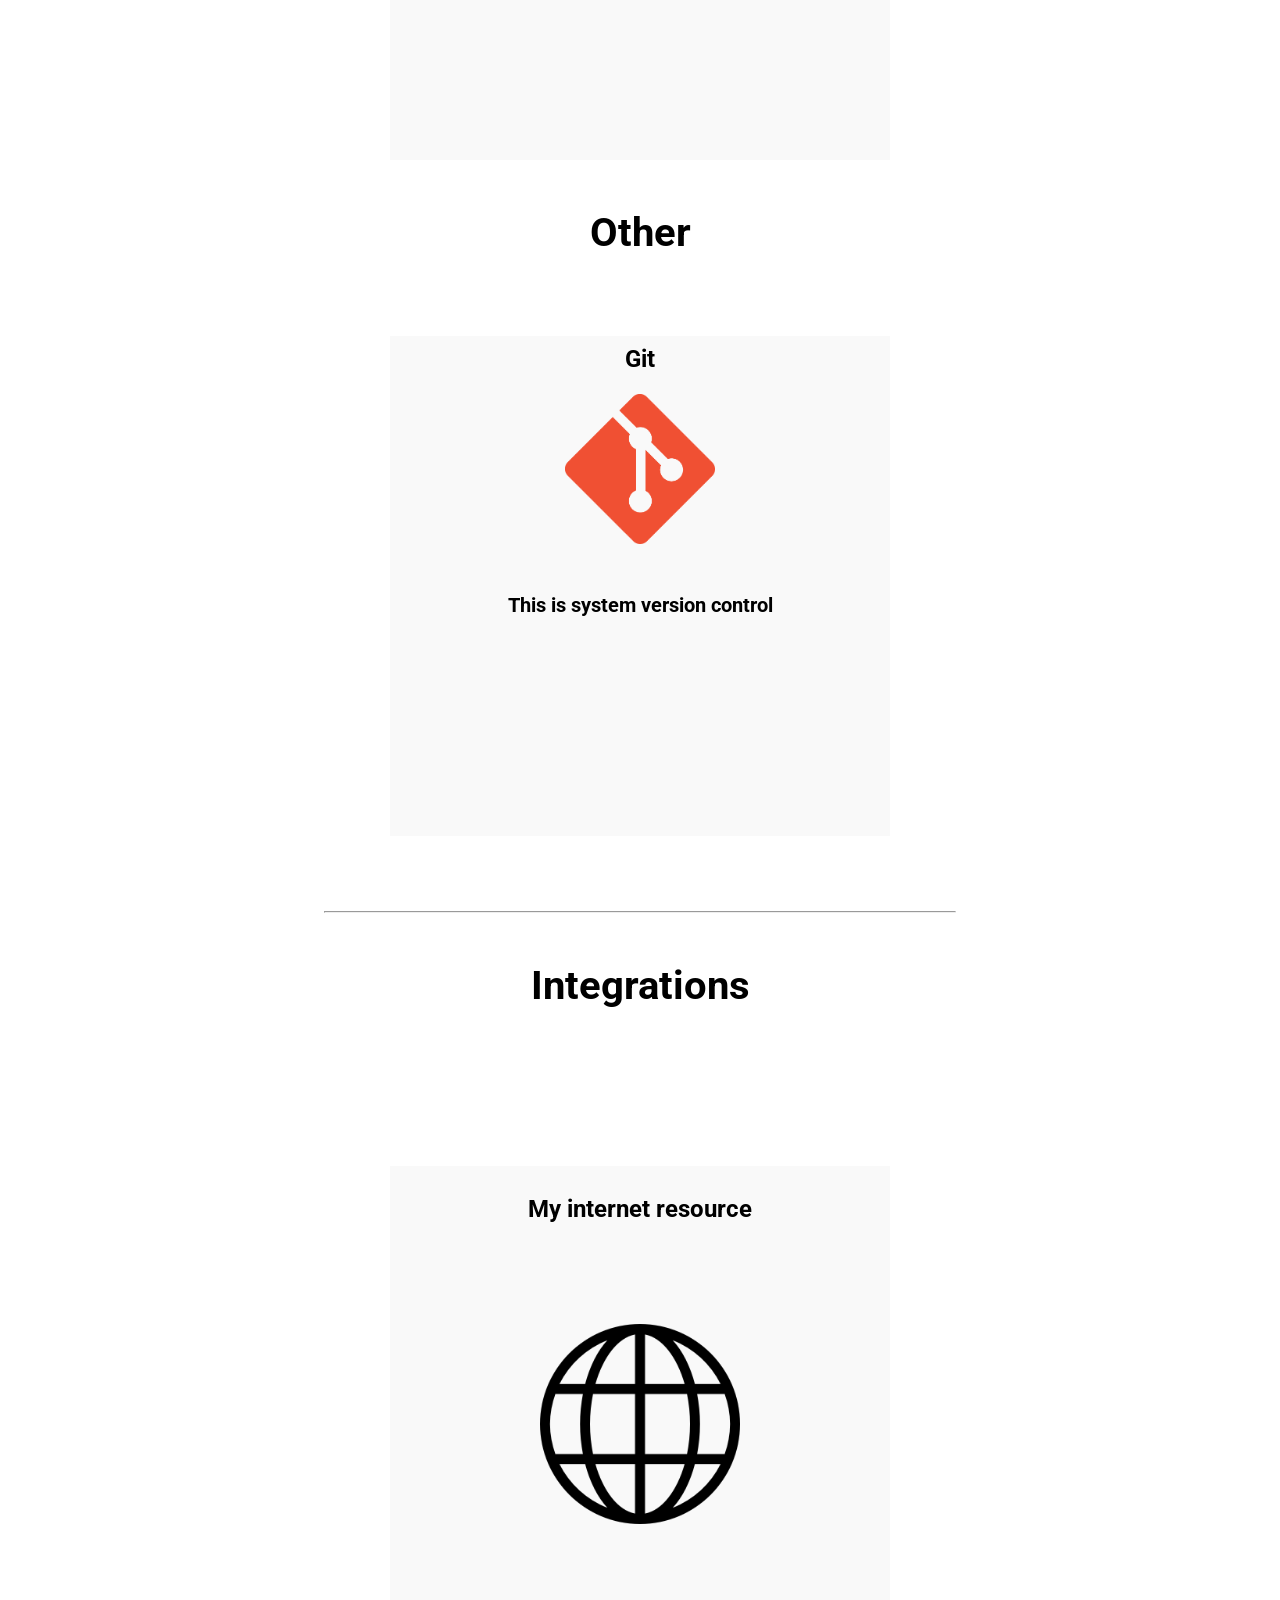
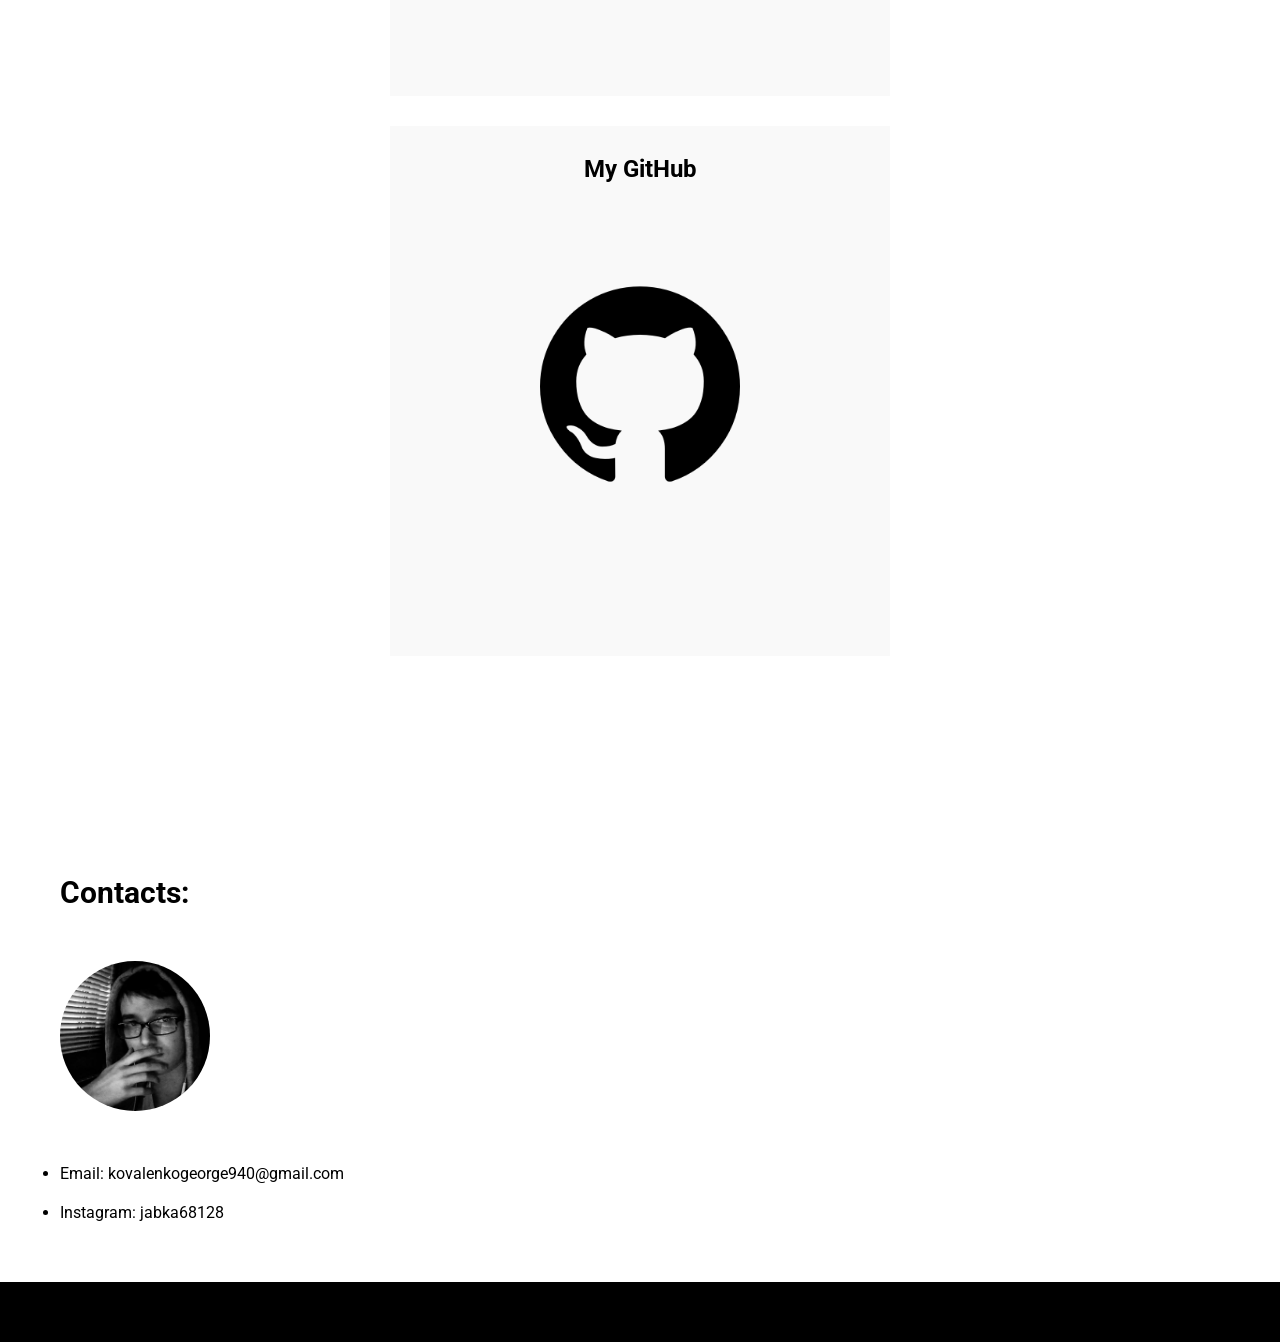
==== commit c60a74c8: "Fix adaptive" ====
--- a/index.html
+++ b/index.html
@@ -9,8 +9,8 @@
     <link rel="preconnect" href="https://fonts.gstatic.com" crossorigin>
     <link href="https://fonts.googleapis.com/css2?family=Roboto:wght@100;300;700&display=swap" rel="stylesheet">
     <link rel="stylesheet" href="./css/normalize.css">
+    <link rel="stylesheet" href="./css/main.css">
     <link rel="stylesheet" href="./css/media.css">
-    <link rel="stylesheet" href="./css/main.css">
     <title>Node.js developer</title>
 </head>
 <body>
--- a/css/main.css
+++ b/css/main.css
@@ -48,7 +48,8 @@
 .skills-logo {
     font-size: 35px;
     text-align: center;
-    margin: 130px;
+    margin-top: 60px;
+    margin-bottom: 60px;
 }
 
 .skills-logo hr {
--- a/css/media.css
+++ b/css/media.css
@@ -14,13 +14,56 @@
         margin-top: 30px;
     }
 
-    .skills-logo {
-        font-size: 23px !important;
+    .skills-logo h1 {
+        font-size: 35px !important;
     }
 }
 
 @media screen and (max-width: 500px) {
-    .skills-logo {
-        font-size: 17px !important;
+    .skills-logo h1 {
+        font-size: 20px;
+    }
+
+    .header__logo h2 {
+        font-size: 30px;
+    }
+
+    .header__logo h3 {
+        font-size: 20px;
+    }
+
+    .wrapper__main-logo-skill h1 {
+        font-size: 30px;
+    }
+
+    .img-node {
+        width: 185px;
+    }
+    .wrapper__main-skills-row-card {
+        height: 400px;
+    }
+
+    .wrapper__main-skills-row-card-description {
+        font-size: 17px;
+    }
+
+    .img-express {
+        width: 165px;
+    }
+
+    .img-mongo {
+        margin: 0 auto;
+        width: 170px;
+        height: 100px;
+    }
+
+    .img-mysql {
+        width: 150px;
+        height: 150px;
+    }
+
+    .wrapper__avatar img {
+        width: 100px;
+        height: 100px;
     }
 }
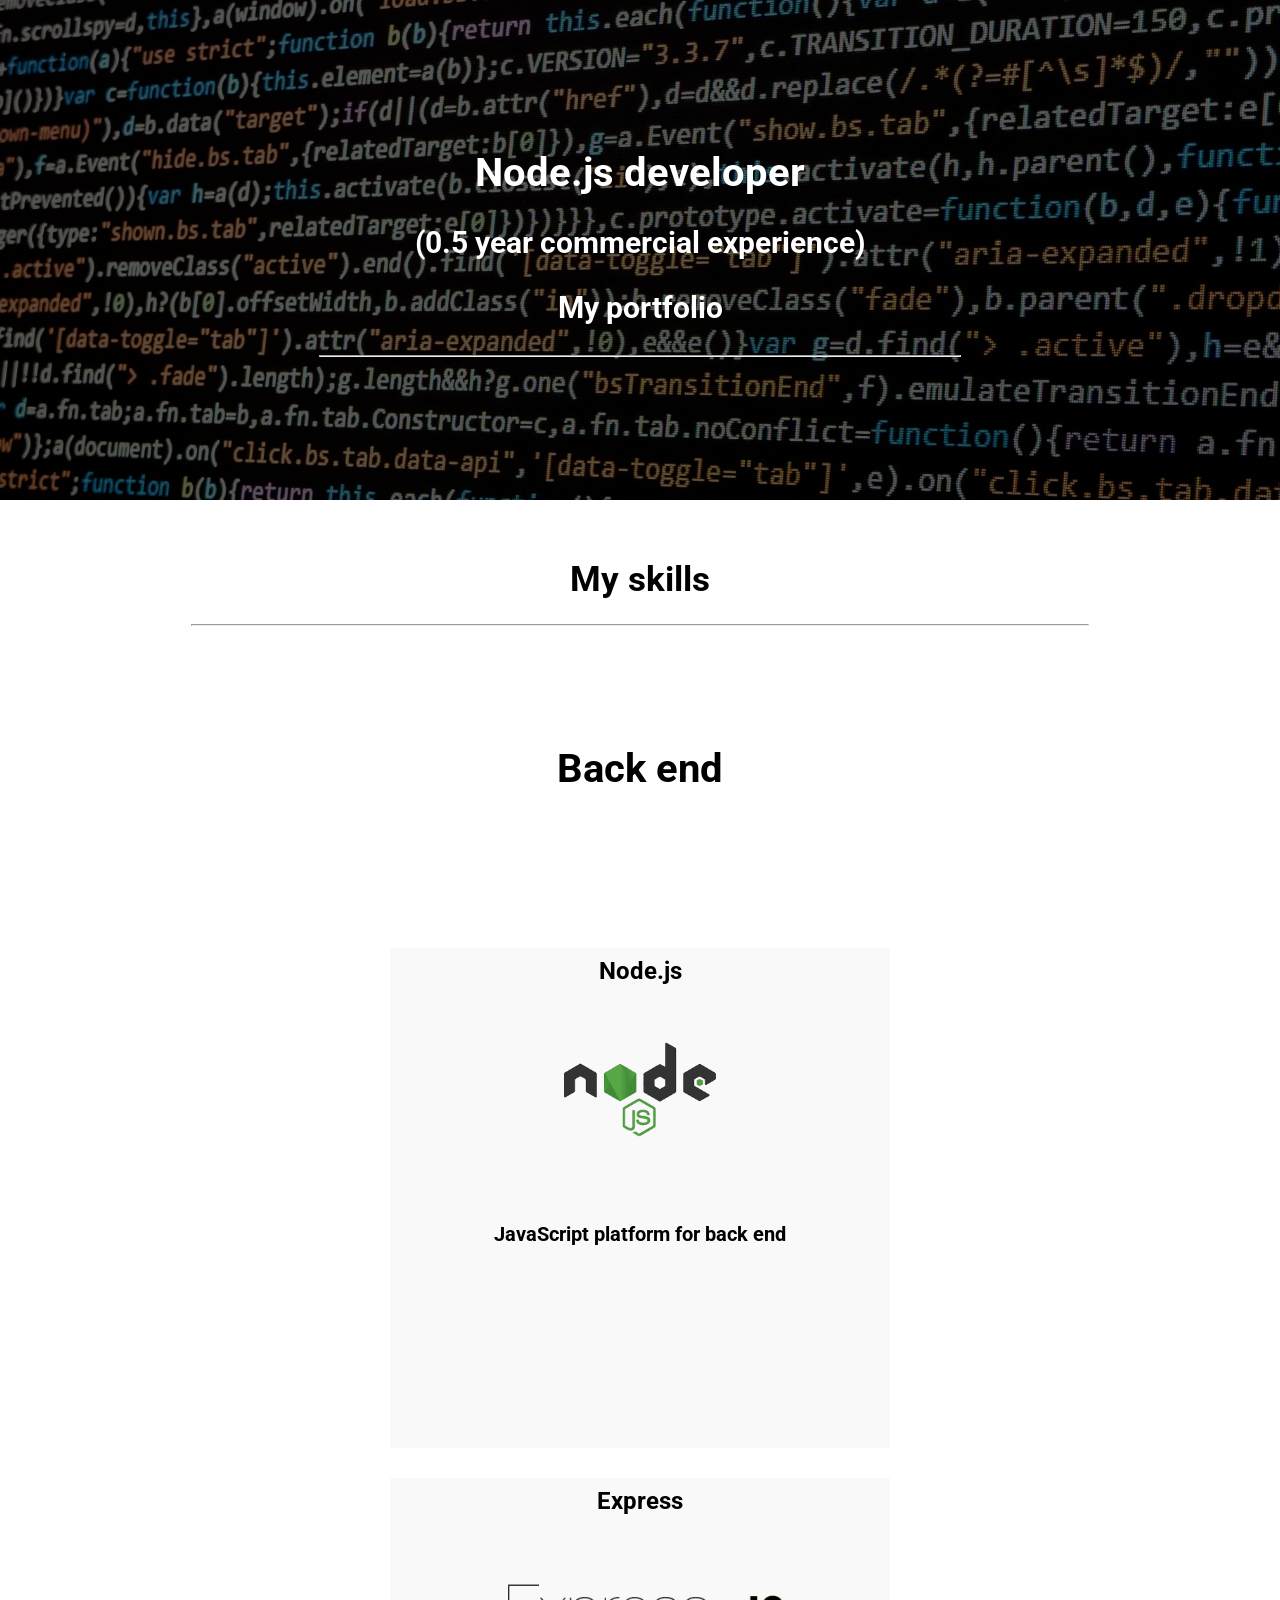
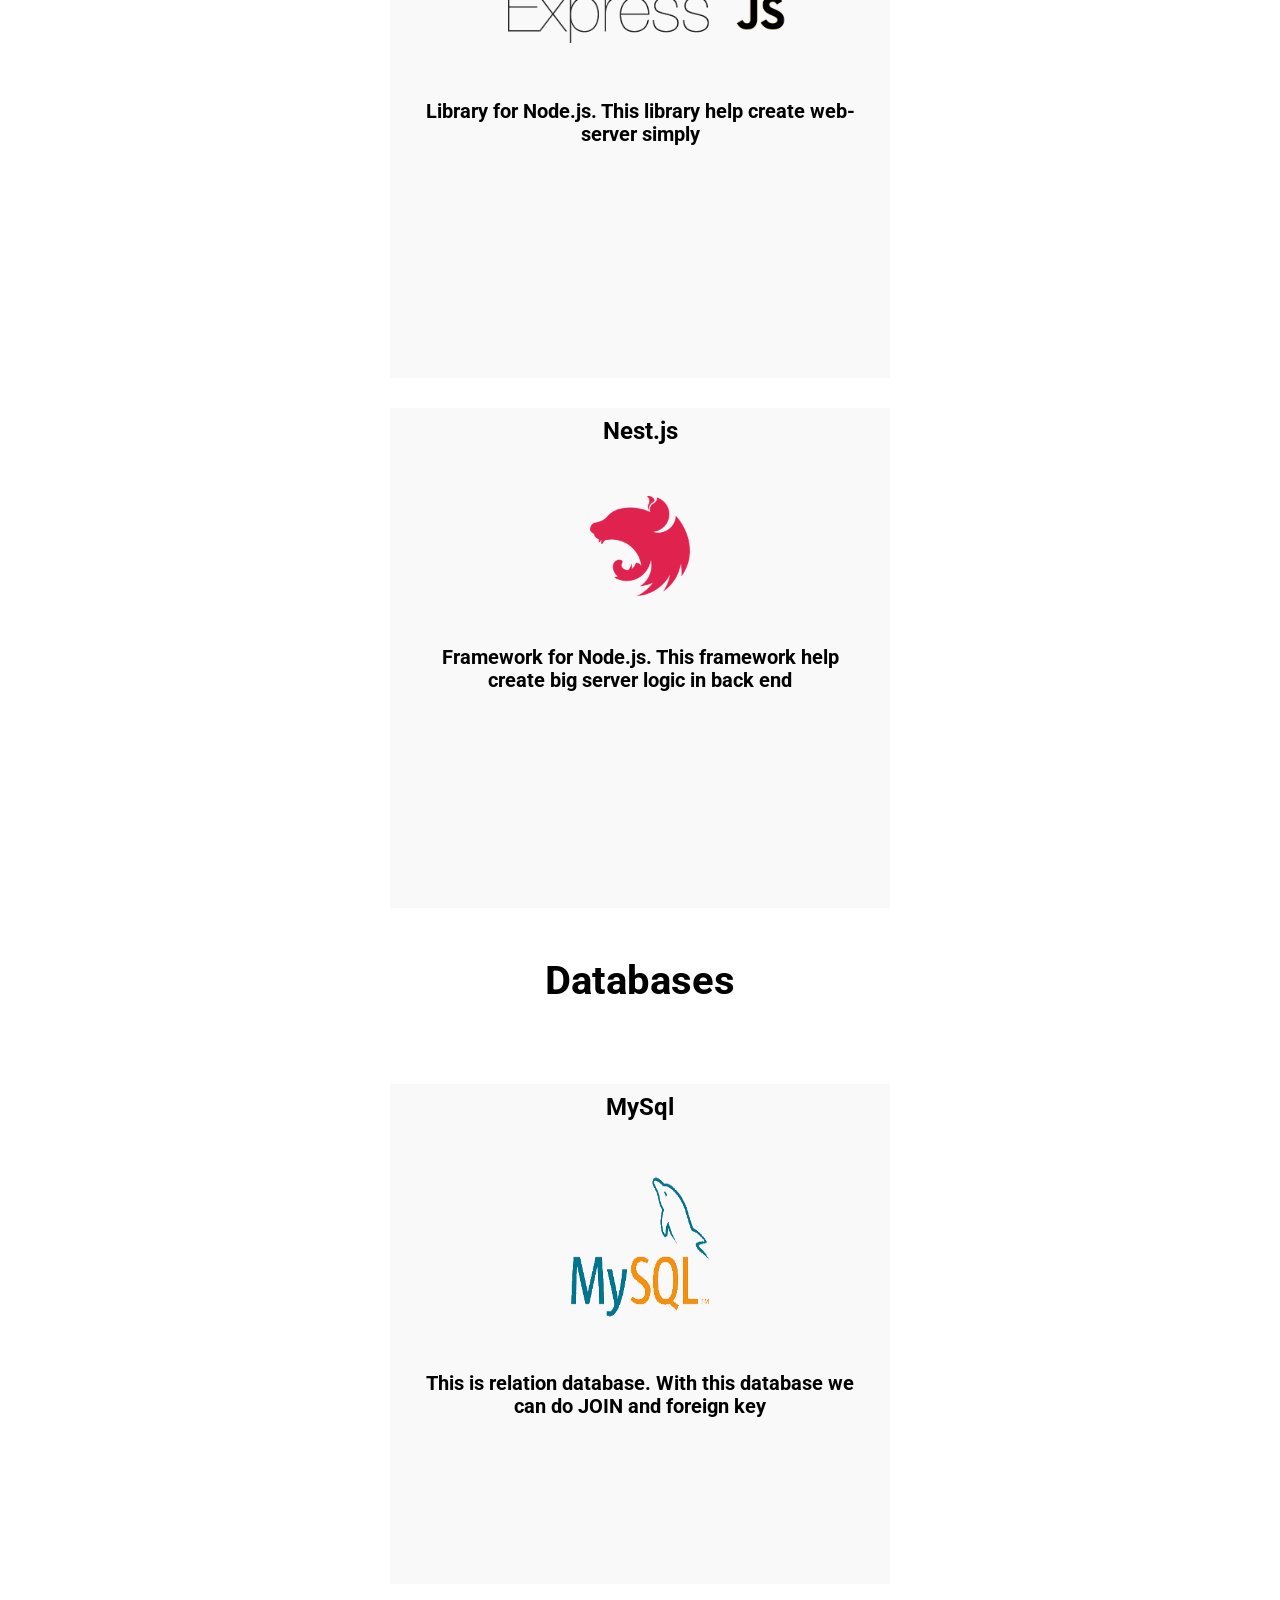
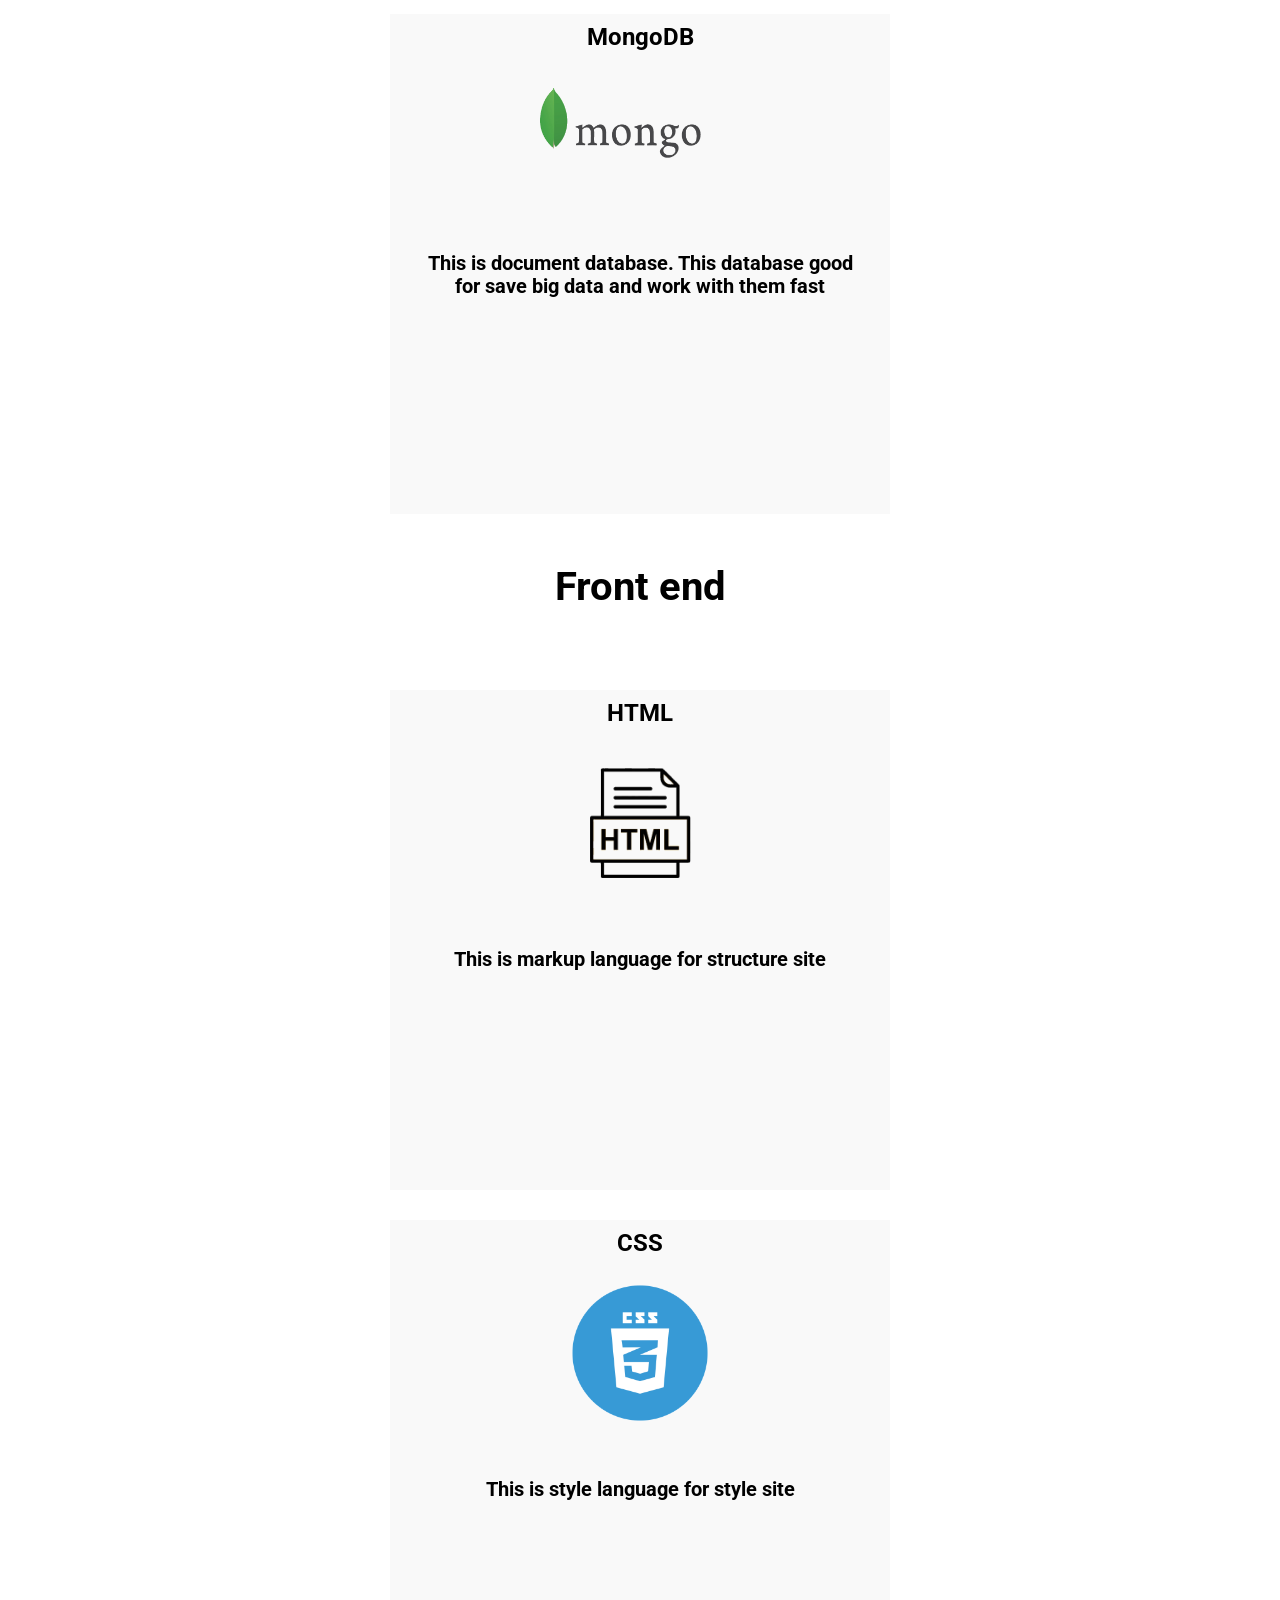
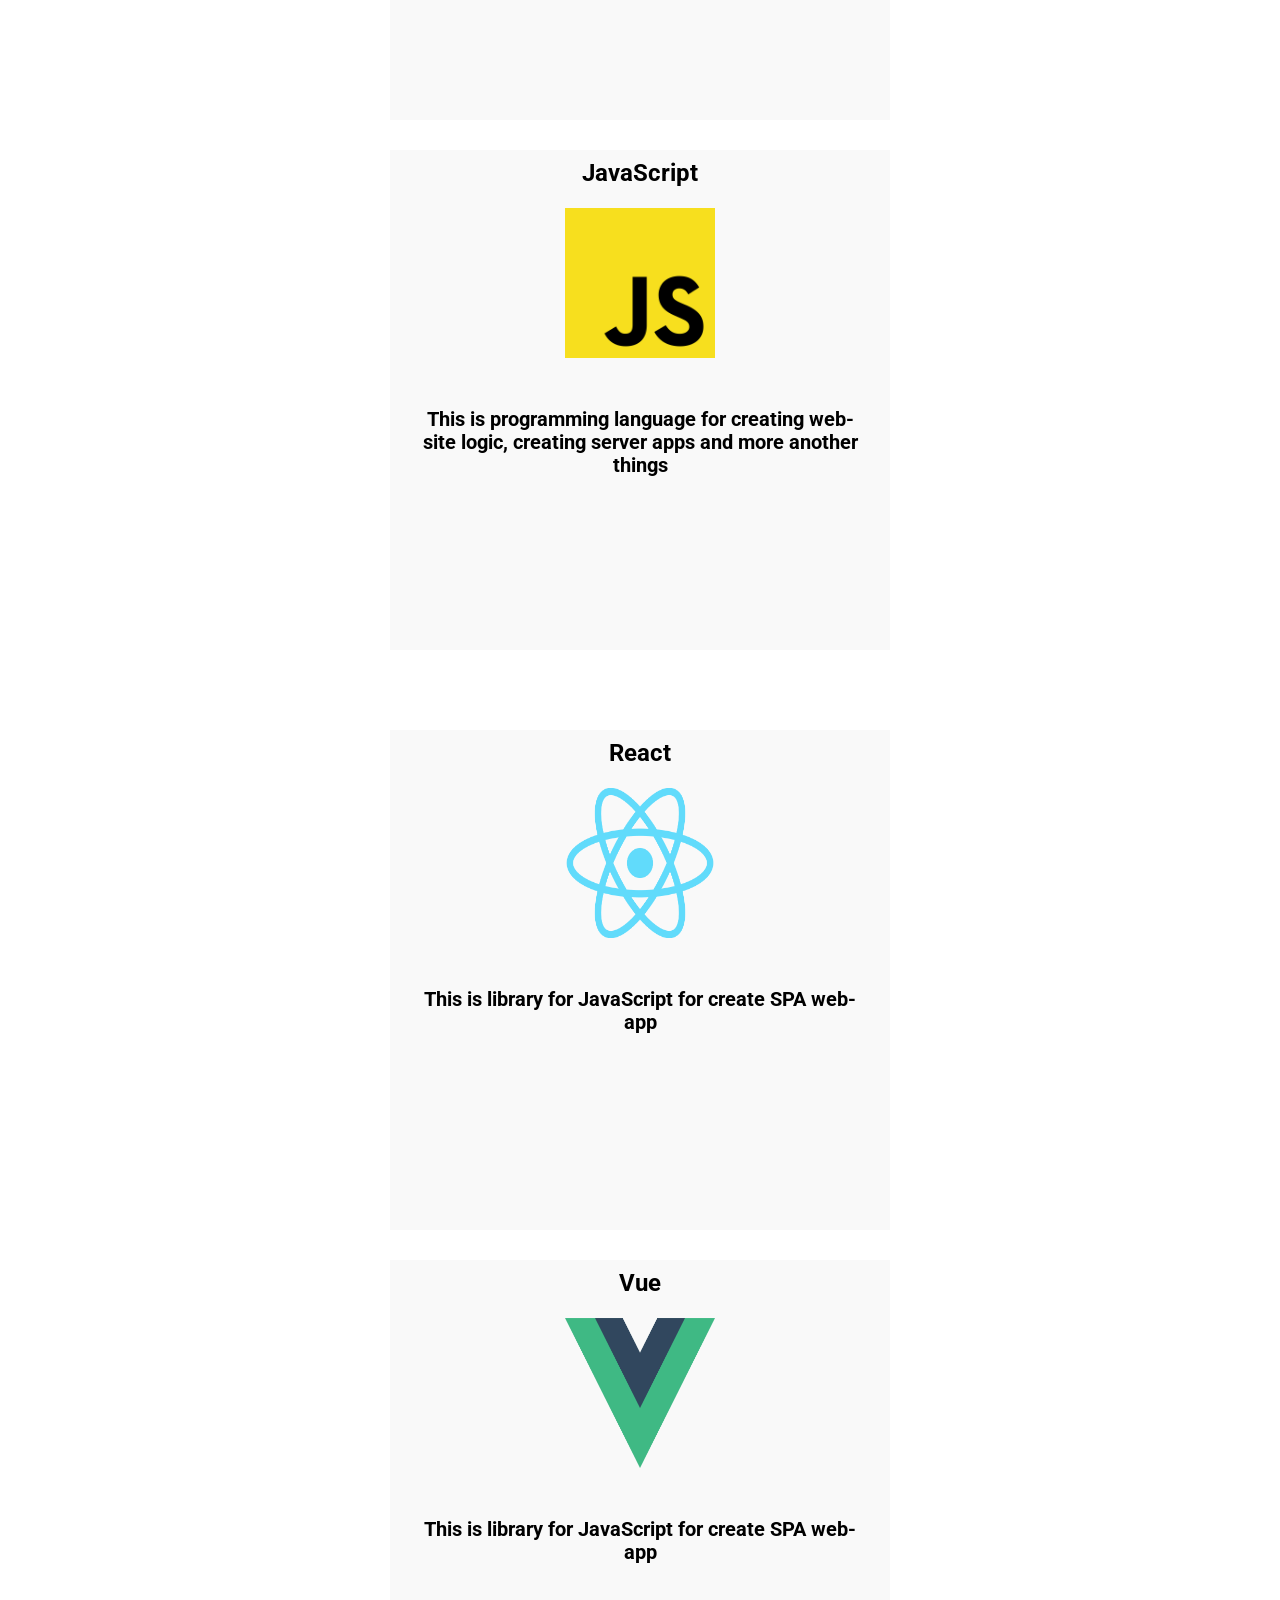
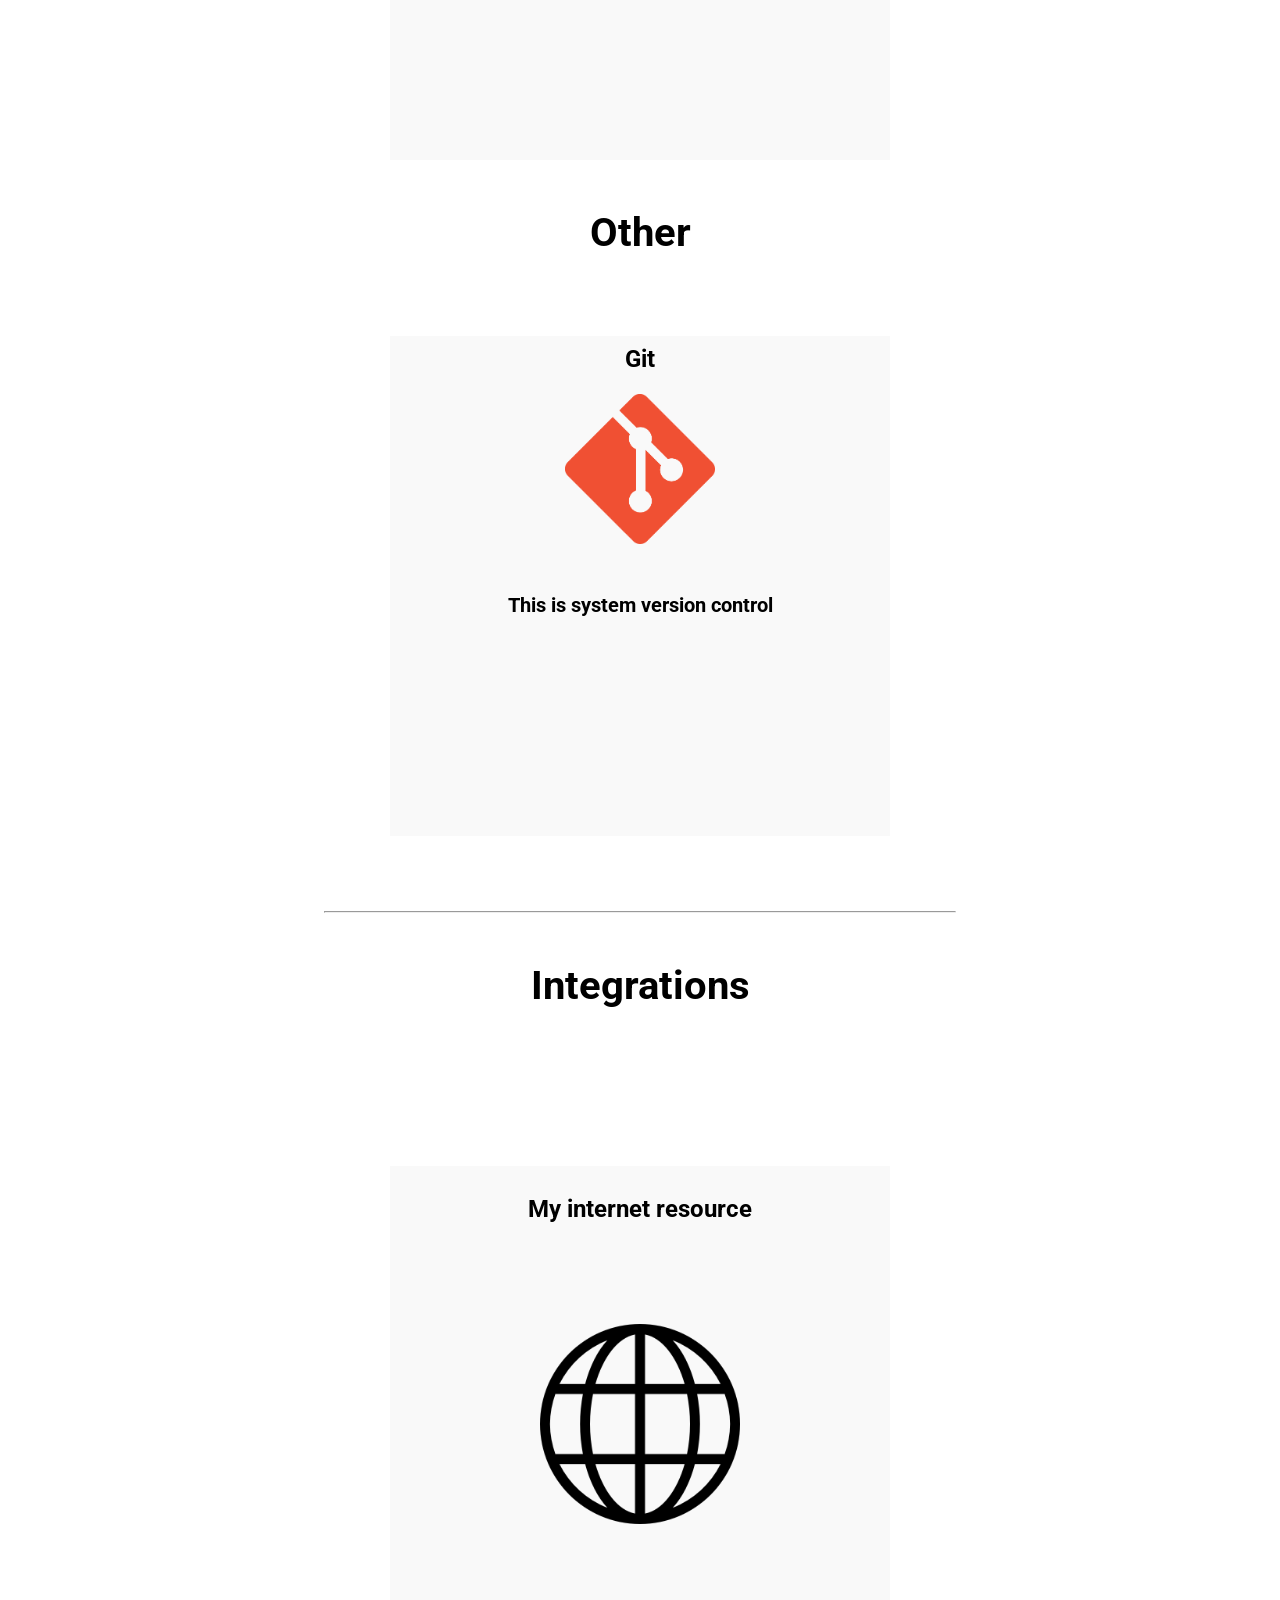
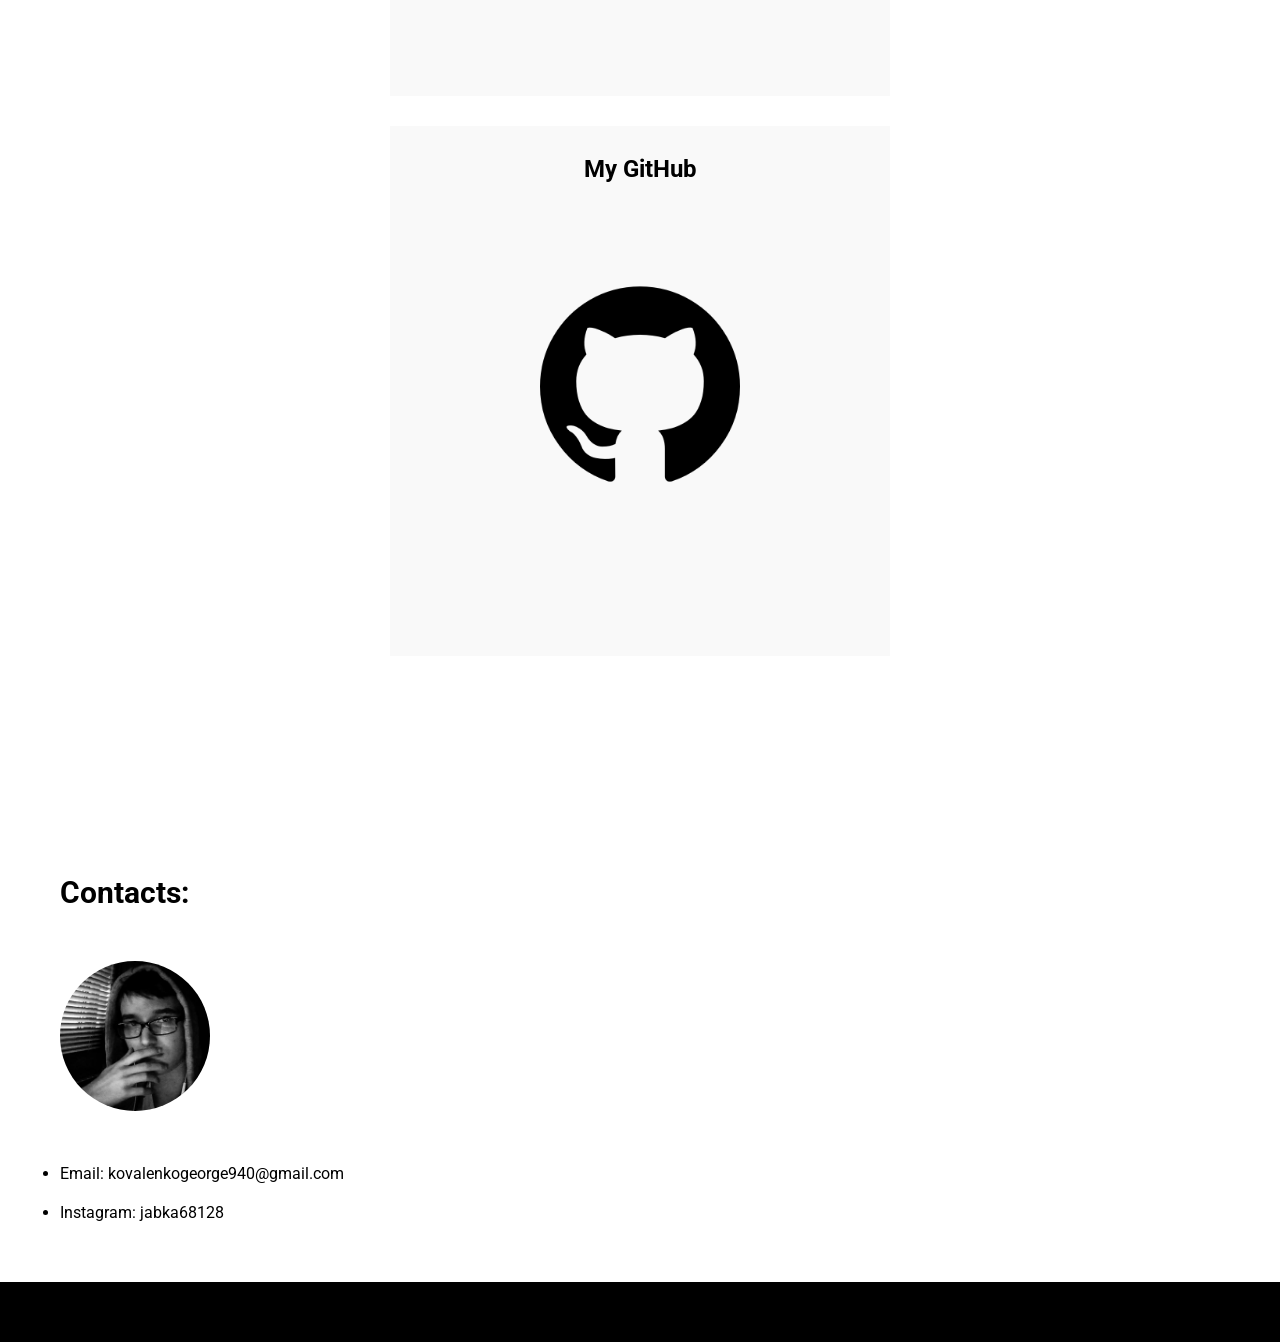
==== commit 180e7ae9: "Add text about experience" ====
--- a/index.html
+++ b/index.html
@@ -17,6 +17,7 @@
 <div class="wrapper__header">
     <div class="header__logo">
         <h2>Node.js developer</h2>
+        <h3>(0.5 year commercial experience)</h3>
         <h3>My portfolio</h3>
         <hr>
     </div>
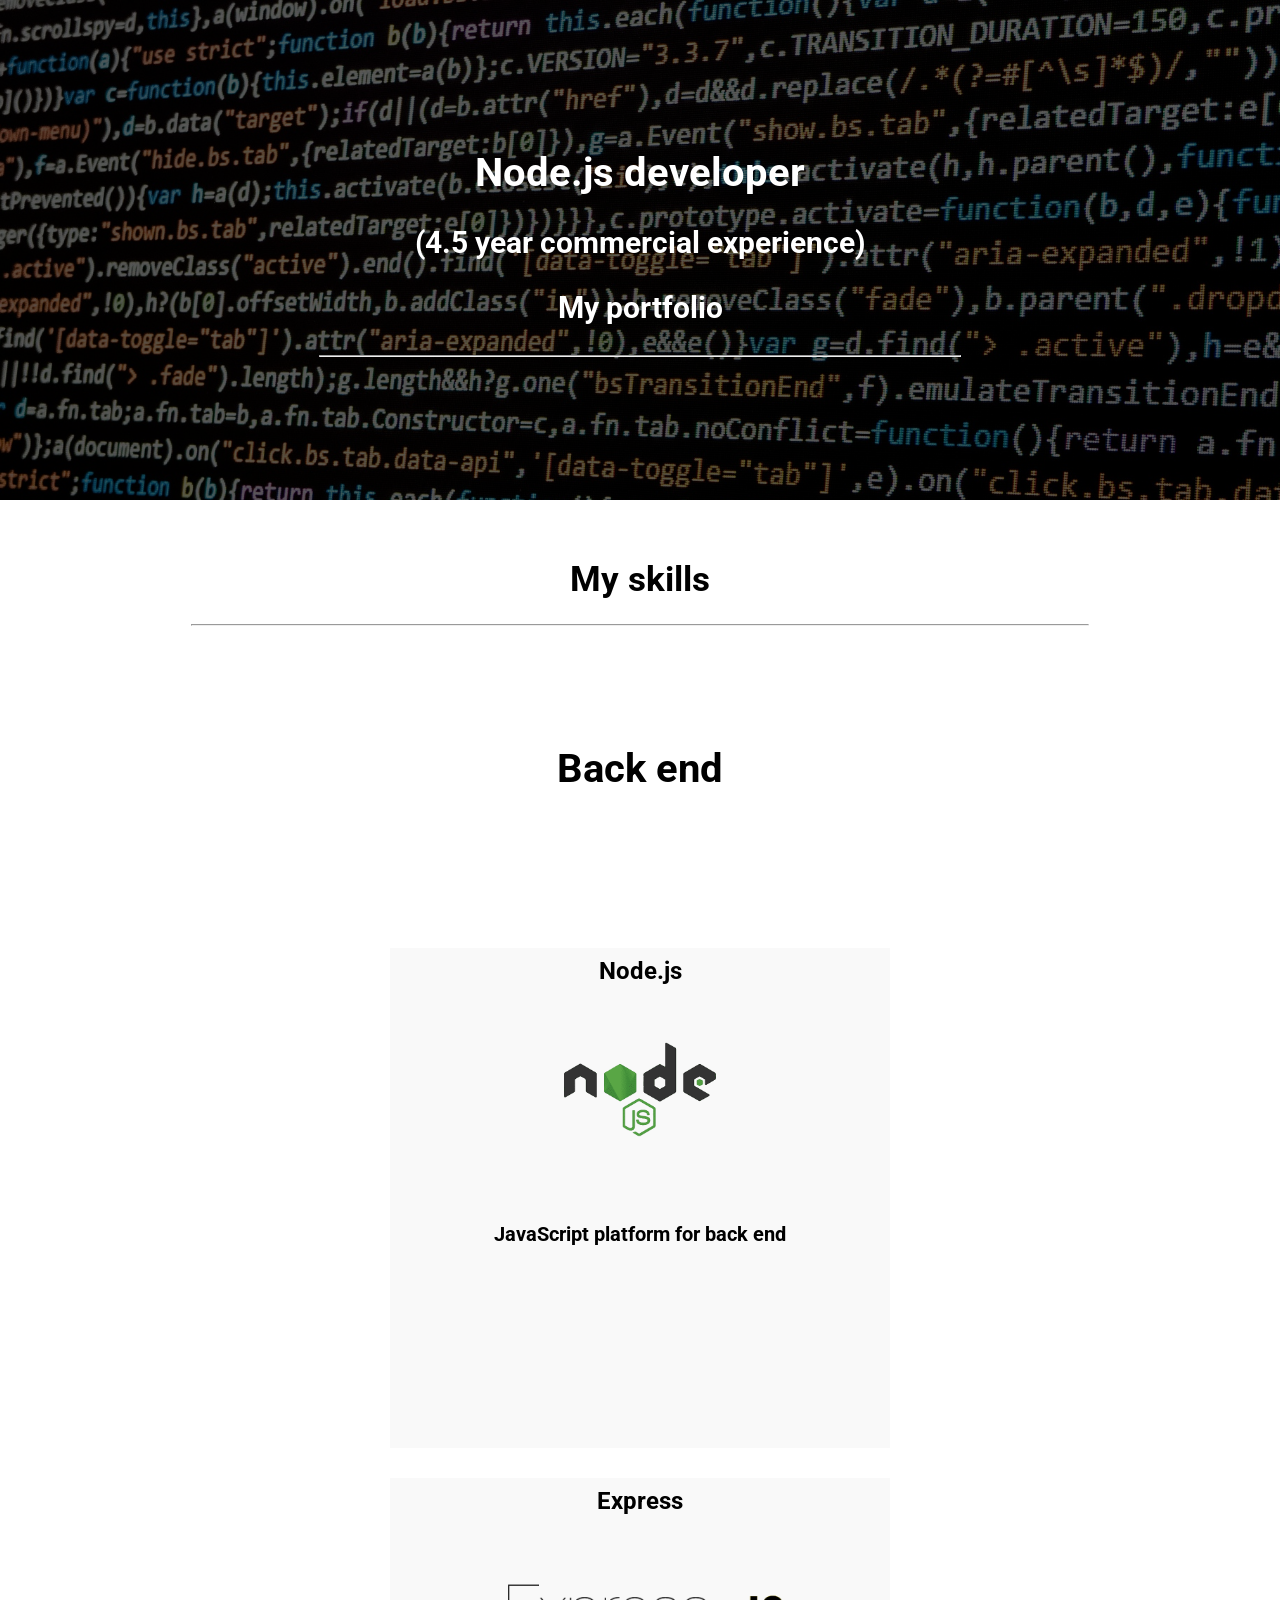
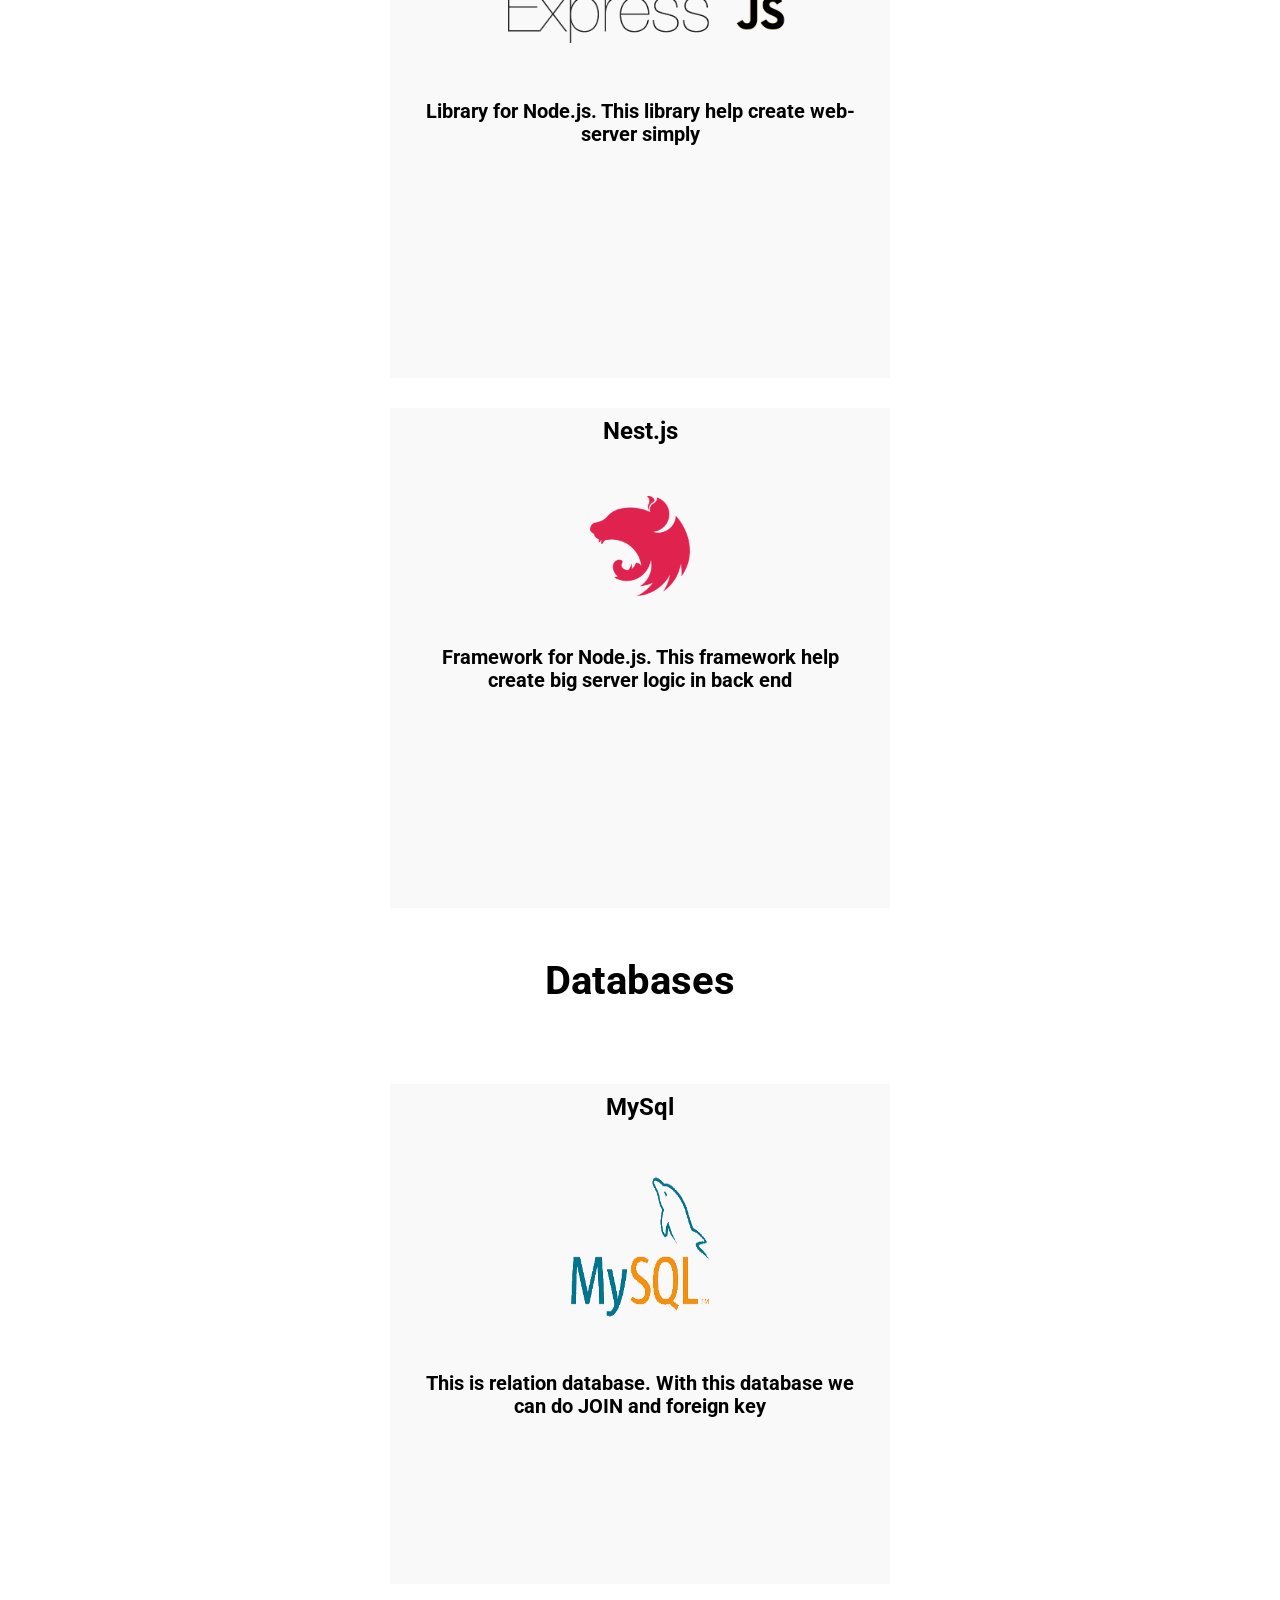
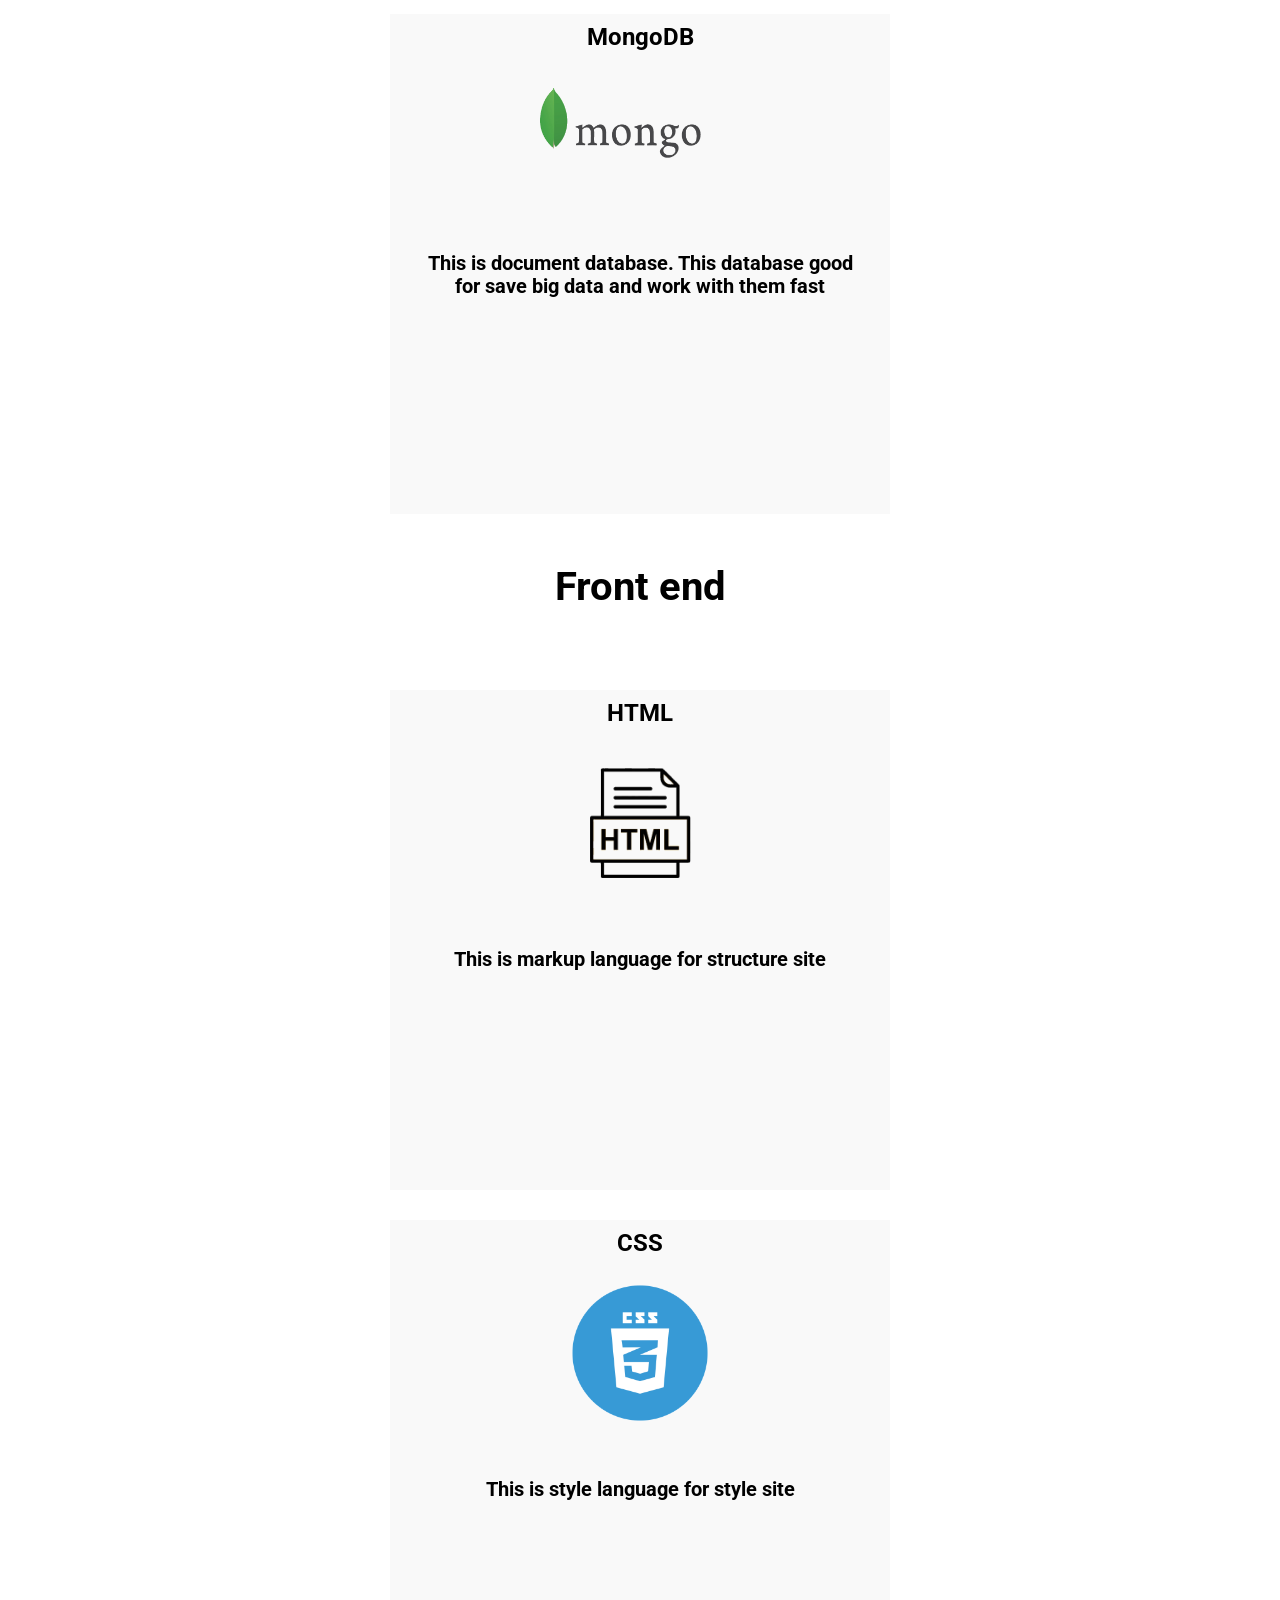
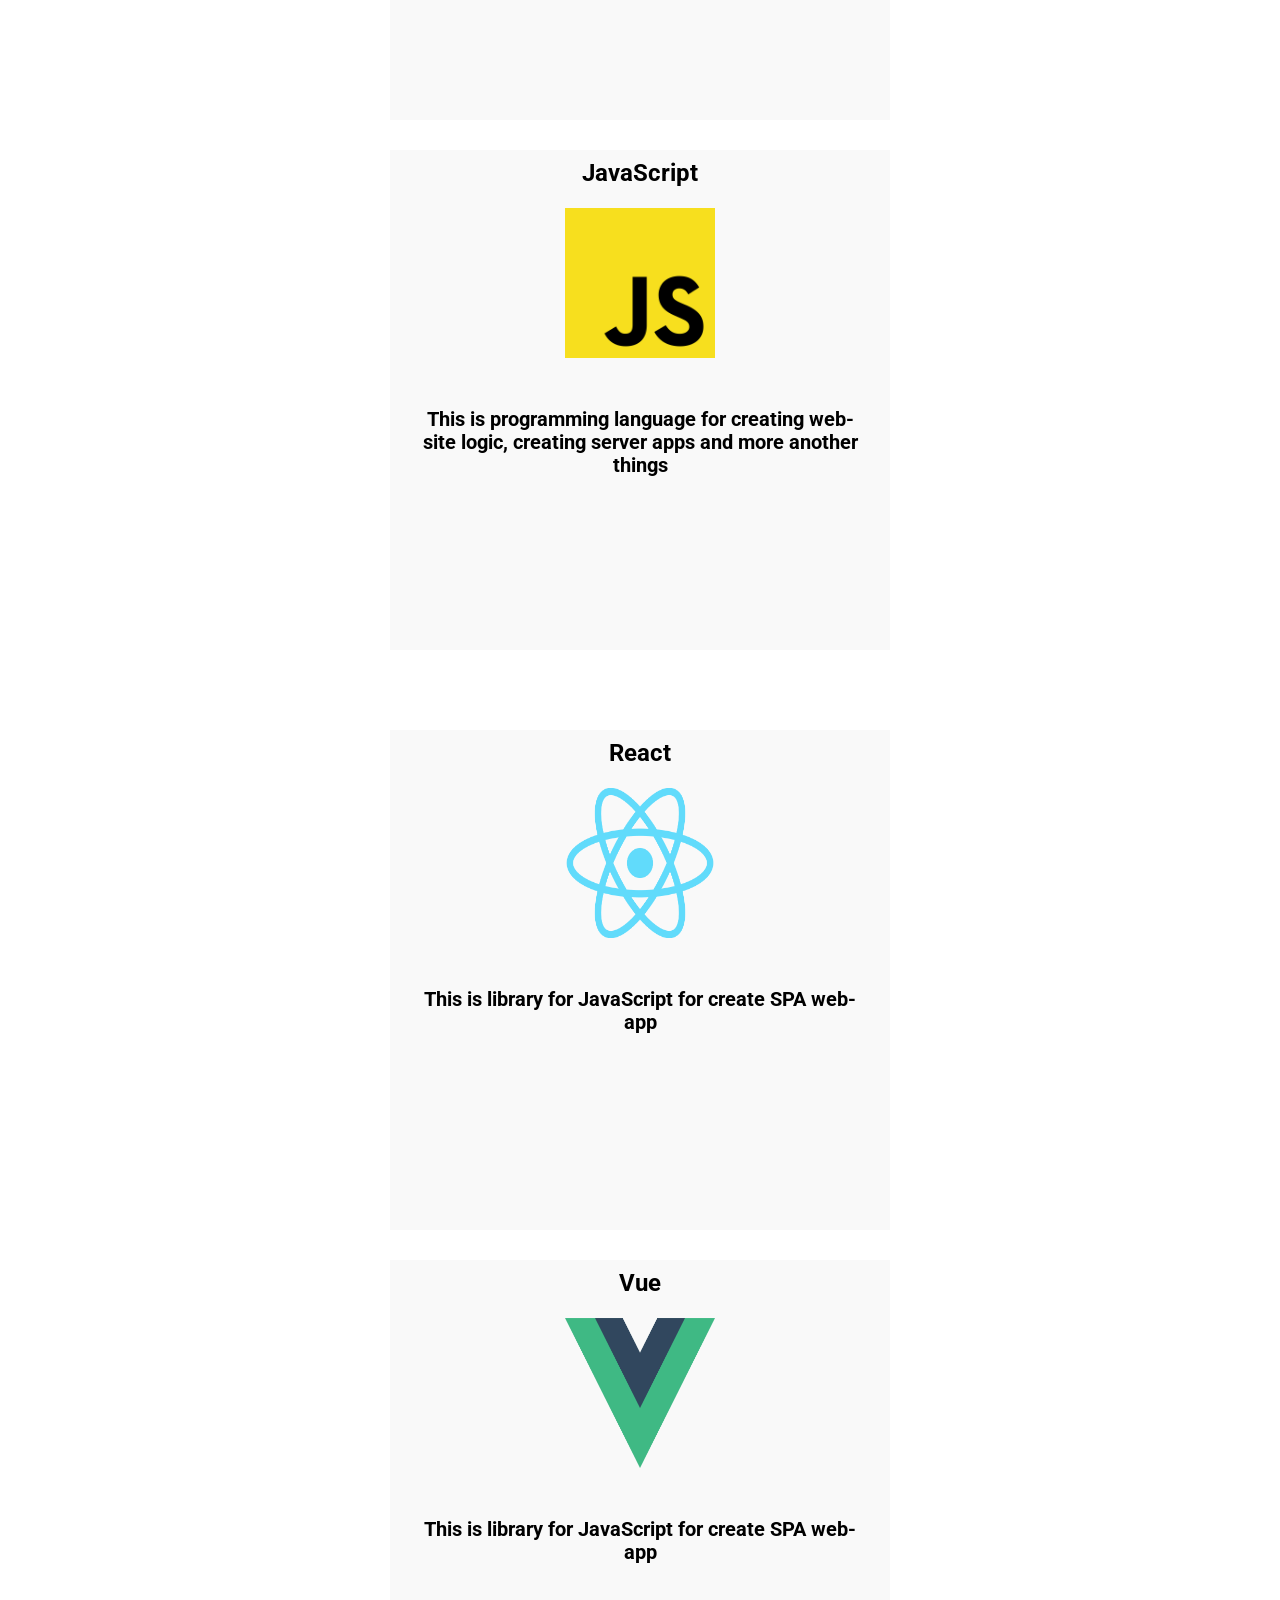
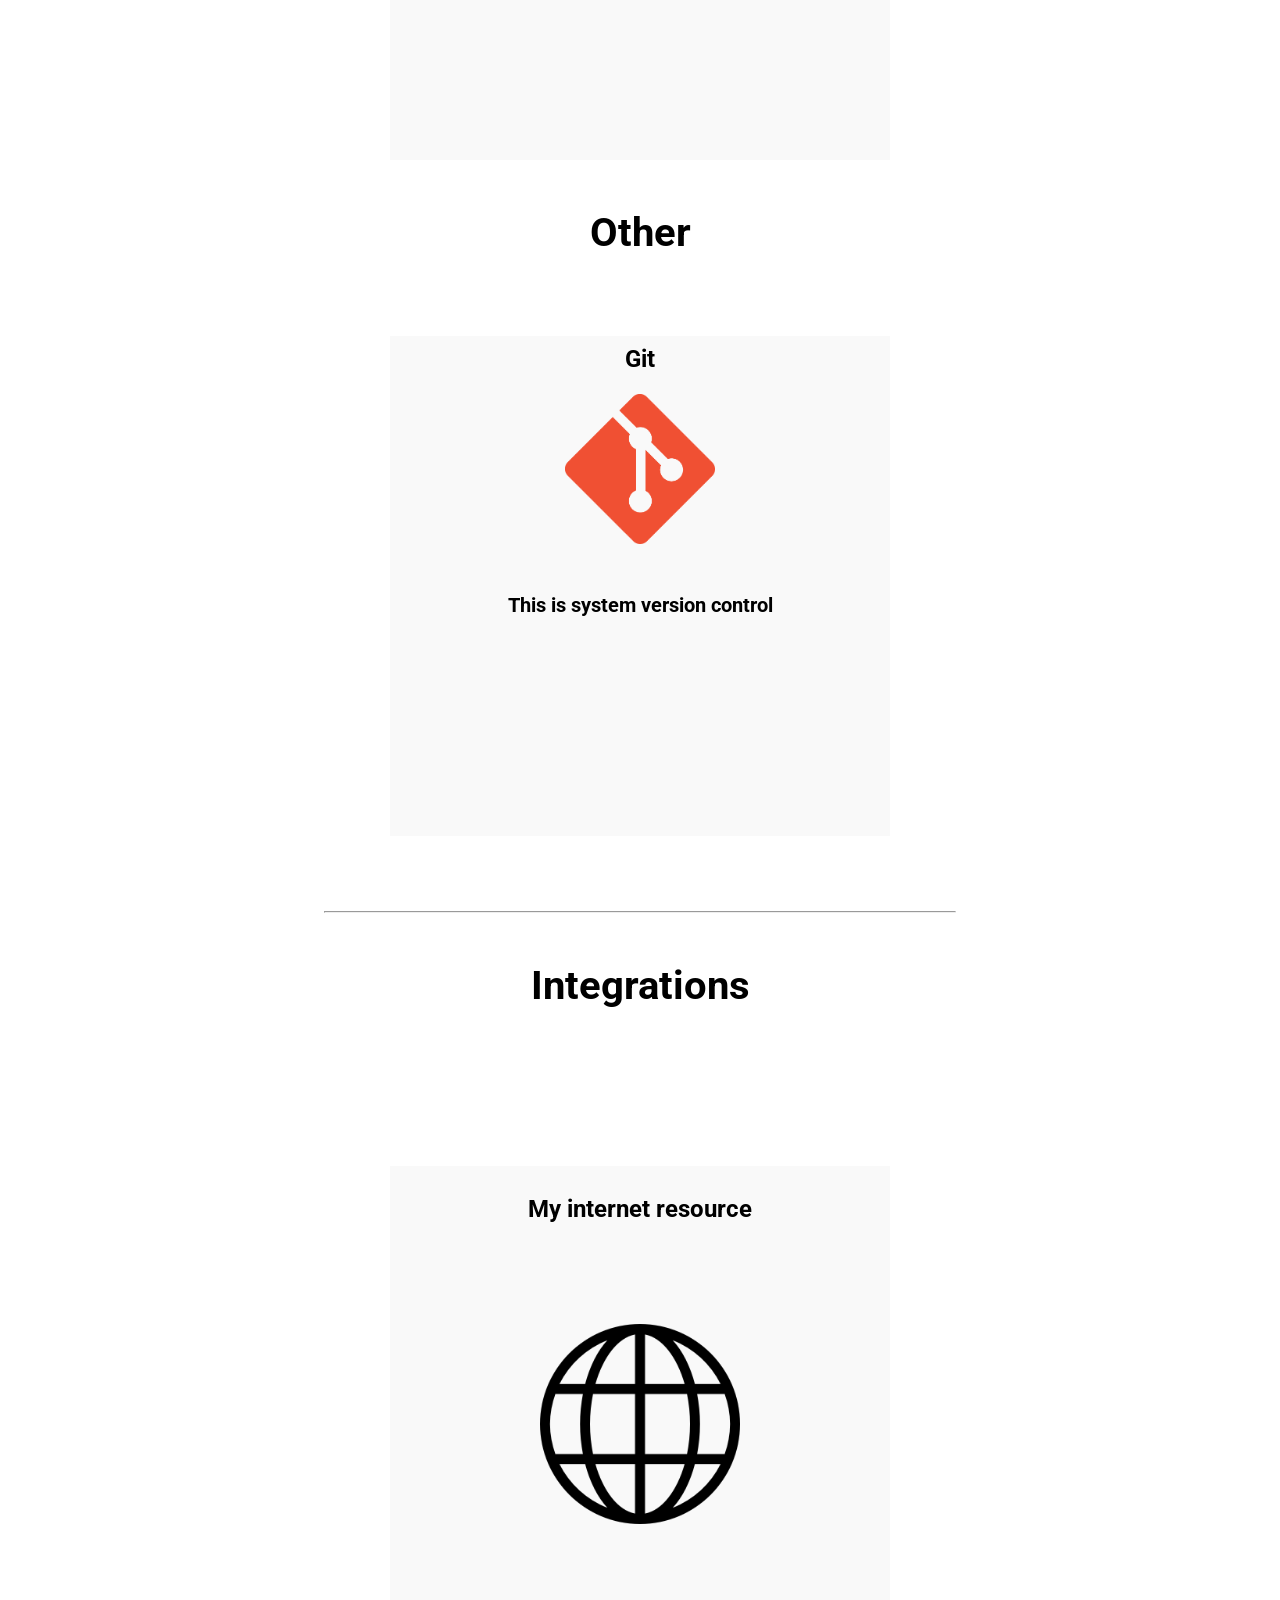
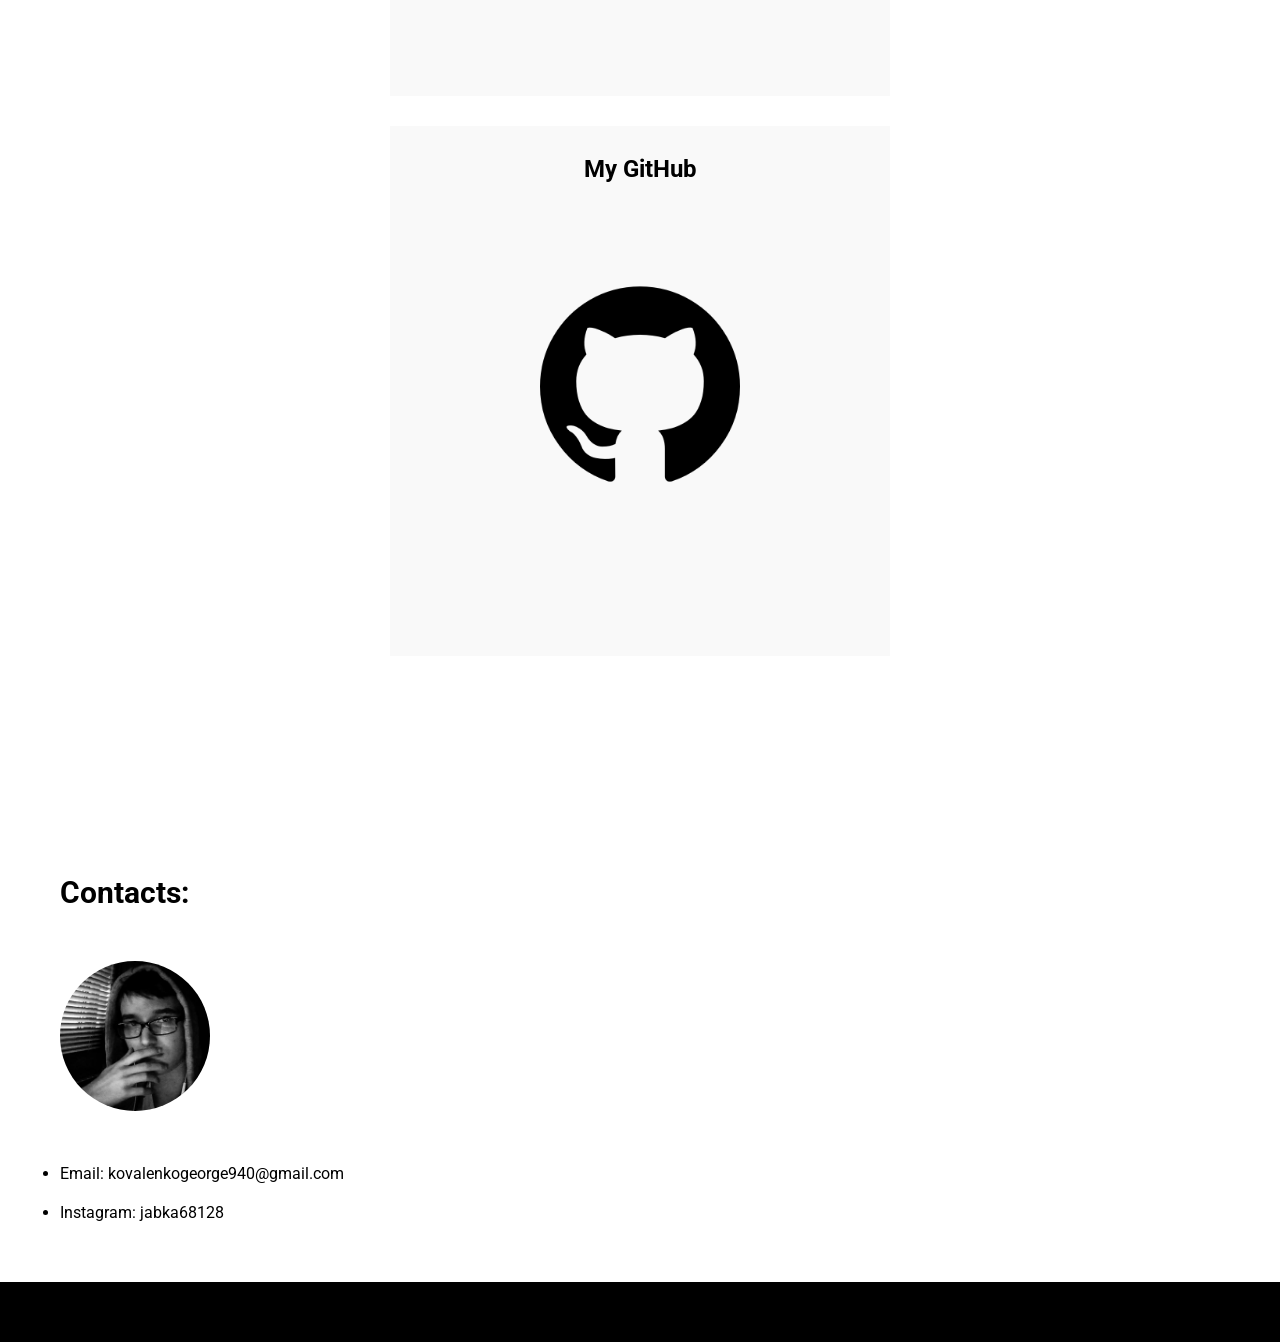
==== commit d3fd82ed: "Add js script for calculate experience" ====
--- a/index.html
+++ b/index.html
@@ -17,7 +17,7 @@
 <div class="wrapper__header">
     <div class="header__logo">
         <h2>Node.js developer</h2>
-        <h3>(0.5 year commercial experience)</h3>
+        <h3>(<span id="experience">0.5</span> year commercial experience)</h3>
         <h3>My portfolio</h3>
         <hr>
     </div>
@@ -172,5 +172,7 @@
 <footer>
 
 </footer>
+
+<script src="./js/main.js"></script>
 </body>
 </html>
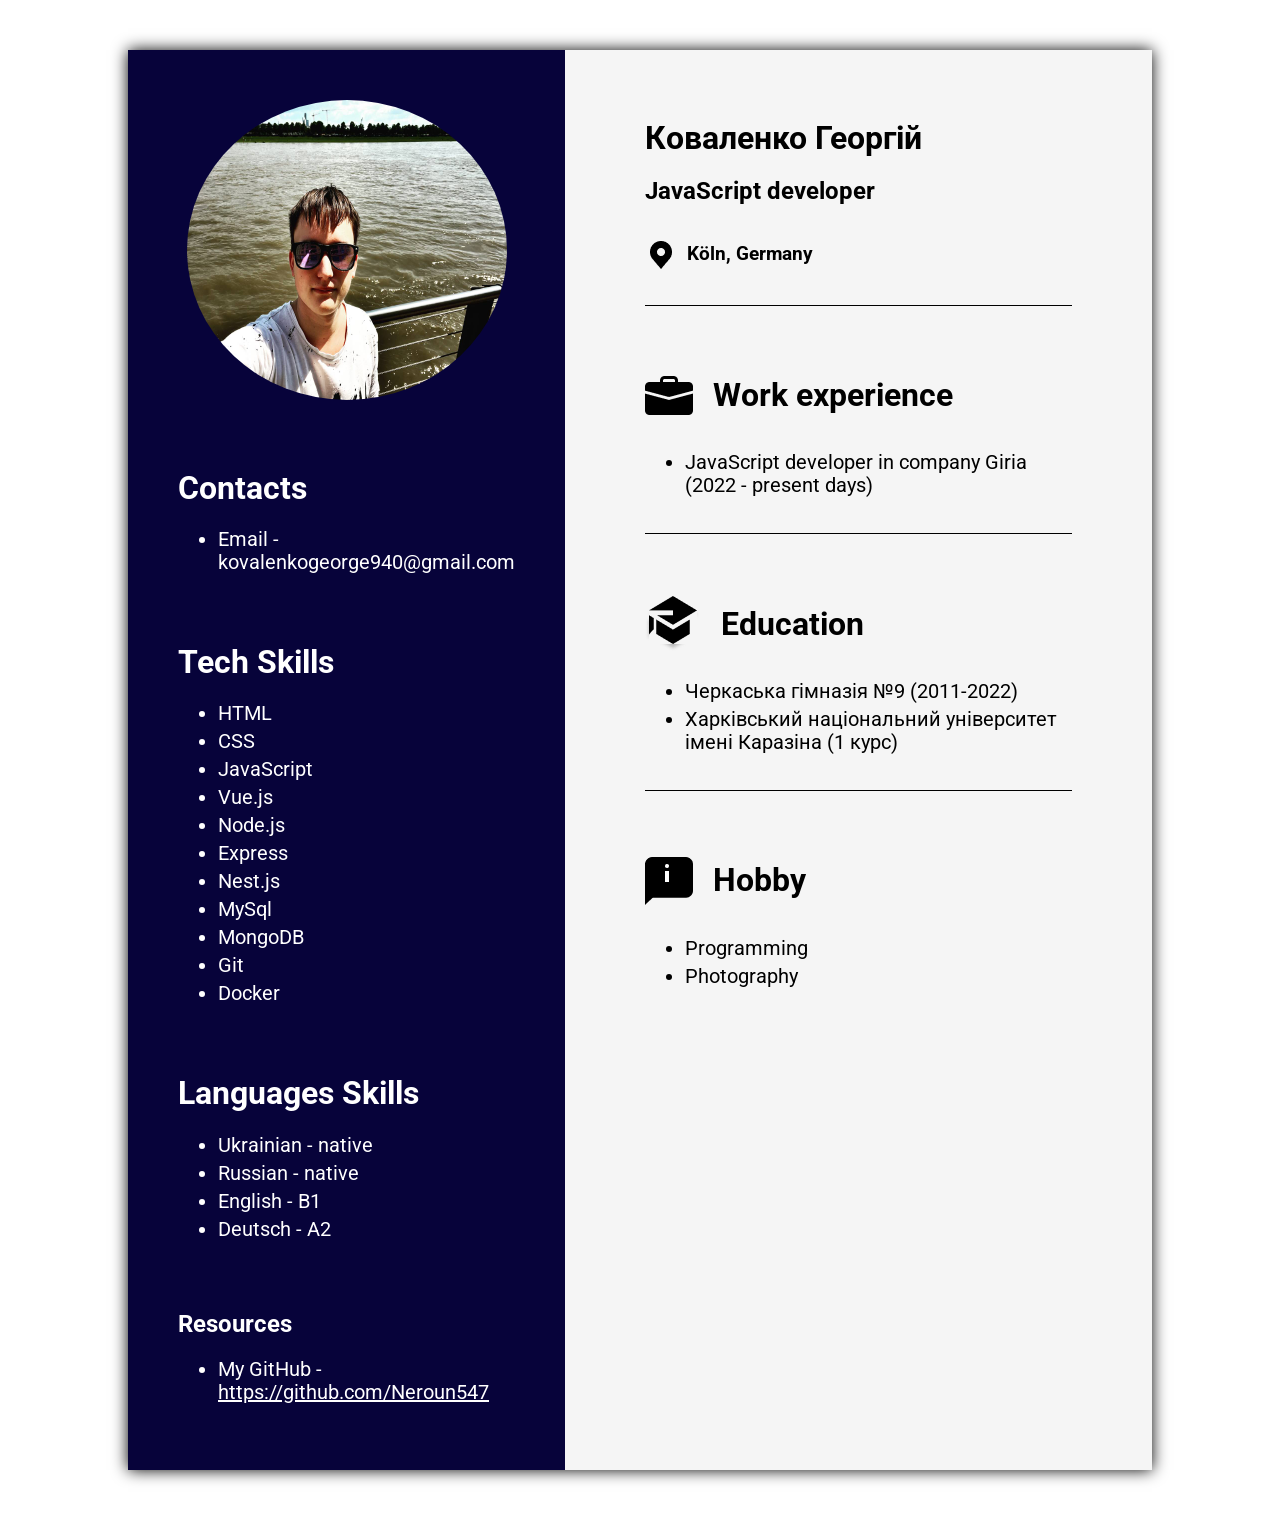
==== commit 18419ecf: "Initial commit portfolio v 2.0" ====
--- a/index.html
+++ b/index.html
@@ -7,172 +7,99 @@
     <meta http-equiv="X-UA-Compatible" content="ie=edge">
     <link rel="preconnect" href="https://fonts.googleapis.com">
     <link rel="preconnect" href="https://fonts.gstatic.com" crossorigin>
-    <link href="https://fonts.googleapis.com/css2?family=Roboto:wght@100;300;700&display=swap" rel="stylesheet">
+    <link href="https://fonts.googleapis.com/css2?family=Roboto:wght@400;500;700&display=swap" rel="stylesheet">
     <link rel="stylesheet" href="./css/normalize.css">
     <link rel="stylesheet" href="./css/main.css">
     <link rel="stylesheet" href="./css/media.css">
-    <title>Node.js developer</title>
+    <title>Document</title>
 </head>
 <body>
-<div class="wrapper__header">
-    <div class="header__logo">
-        <h2>Node.js developer</h2>
-        <h3>(<span id="experience">0.5</span> year commercial experience)</h3>
-        <h3>My portfolio</h3>
-        <hr>
-    </div>
-    <header class="header">
-    </header>
-</div>
-<div class="skills-logo">
-    <h1>My skills</h1>
-    <hr>
-</div>
-<div class="wrapper__main">
-    <div class="wrapper__main-logo-skill">
-        <h1>Back end</h1>
-    </div>
-    <div class="wrapper__main-skills">
-        <div class="wrapper__main-skills-row">
-            <div class="wrapper__main-skills-row-card">
-                <h2>Node.js</h2>
-                <img src="./img/node-js.png" class="img-node">
-                <div class="wrapper__main-skills-row-card-description">
-                    JavaScript platform for back end
+    <div class="wrapper__main">
+        <div class="wrapper__skills">
+            <div class="wrapper__logo">
+                <div class="wrapper__logo-avatar">
+                    <img src="./images/avatar.jpeg" alt="avatar">
                 </div>
             </div>
-            <div class="wrapper__main-skills-row-card">
-                <h2>Express</h2>
-                <img src="./img/express-js.png" class="img-express">
-                <div class="wrapper__main-skills-row-card-description">
-                    Library for Node.js. This library help create web-server simply
+            <div class="wrapper__contact-info">
+                <h1>Contacts</h1>
+                <ul>
+                    <li>Email - kovalenkogeorge940@gmail.com</li>
+                </ul>
+            </div>
+            <div class="wrapper__knowledge">
+                <div class="wrapper__knowledge-tech-skills">
+                    <h1>Tech Skills</h1>
+                    <ul>
+                        <li>HTML</li>
+                        <li>CSS</li>
+                        <li>JavaScript</li>
+                        <li>Vue.js</li>
+                        <li>Node.js</li>
+                        <li>Express</li>
+                        <li>Nest.js</li>
+                        <li>MySql</li>
+                        <li>MongoDB</li>
+                        <li>Git</li>
+                        <li>Docker</li>
+                    </ul>
                 </div>
-            </div>
-            <div class="wrapper__main-skills-row-card">
-                <h2>Nest.js</h2>
-                <img src="./img/nest-js.png" class="img-nest">
-                <div class="wrapper__main-skills-row-card-description">
-                    Framework for Node.js. This framework help create big server logic in back end
+                <div class="wrapper__knowledge-languages-skills">
+                    <h1>Languages Skills</h1>
+                    <ul>
+                        <li>Ukrainian - native</li>
+                        <li>Russian - native</li>
+                        <li>English - B1</li>
+                        <li>Deutsch - A2</li>
+                    </ul>
+                </div>
+                <div class="wrapper__knowledge-resources">
+                    <h2>Resources</h2>
+                    <ul>
+                        <li>My GitHub - <a href="https://github.com/Neroun547">https://github.com/Neroun547</a></li>
+                    </ul>
                 </div>
             </div>
         </div>
-
-        <div class="wrapper__main-logo-skill">
-            <h1>Databases</h1>
-        </div>
-        <div class="wrapper__main-skills-row">
-            <div class="wrapper__main-skills-row-card">
-                <h2>MySql</h2>
-                <img src="./img/mysql.png" class="img-mysql">
-                <div class="wrapper__main-skills-row-card-description">
-                    This is relation database. With this database we can do JOIN and foreign key
+        <div class="wrapper__about">
+            <div class="wrapper__about-name">
+                <h1>Коваленко Георгій</h1>
+                <h2>JavaScript developer</h2>
+                <div class="wrapper__about-logo-item">
+                    <img src="./images/location.png" alt="location">
+                    <h3>Köln, Germany</h3>
                 </div>
             </div>
-            <div class="wrapper__main-skills-row-card">
-                <h2>MongoDB</h2>
-                <img src="./img/mongo.png" class="img-mongo">
-                <div class="wrapper__main-skills-row-card-description">
-                    This is document database. This database good for save big data and work with them fast
+            <div class="wrapper__about-exp">
+                <div class="wrapper__about-logo-item">
+                    <img src="./images/work.png" alt="work">
+                    <h1>Work experience</h1>
                 </div>
+                <ul>
+                    <li>JavaScript developer in company Giria (2022 - present days)</li>
+                </ul>
             </div>
-        </div>
-
-        <div class="wrapper__main-logo-skill">
-            <h1>Front end</h1>
-        </div>
-        <div class="wrapper__main-skills-row">
-            <div class="wrapper__main-skills-row-card">
-                <h2>HTML</h2>
-                <img src="./img/html.png" class="img-html">
-                <div class="wrapper__main-skills-row-card-description">
-                    This is markup language for structure site
+            <div class="wrapper__about-education">
+                <div class="wrapper__about-logo-item">
+                    <img src="./images/education.png" alt="education">
+                    <h1>Education</h1>
                 </div>
+                <ul>
+                    <li>Черкаська гімназія №9 (2011-2022)</li>
+                    <li>Харківський національний університет імені Каразіна (1 курс)</li>
+                </ul>
             </div>
-            <div class="wrapper__main-skills-row-card">
-                <h2>CSS</h2>
-                <img src="./img/css.png" class="img-html">
-                <div class="wrapper__main-skills-row-card-description">
-                    This is style language for style site
+            <div class="wrapper__about-hobby">
+                <div class="wrapper__about-logo-item">
+                    <img src="./images/hobby.png" alt="hobby">
+                    <h1>Hobby</h1>
                 </div>
-            </div>
-            <div class="wrapper__main-skills-row-card">
-                <h2>JavaScript</h2>
-                <img src="./img/javascript.png" class="img-html">
-                <div class="wrapper__main-skills-row-card-description">
-                    This is programming language for creating web-site logic, creating server apps and more another things
-                </div>
-            </div>
-        </div>
-        <div class="wrapper__main-skills-row">
-            <div class="wrapper__main-skills-row-card">
-                <h2>React</h2>
-                <img src="./img/react.png" class="img-react">
-                <div class="wrapper__main-skills-row-card-description">
-                    This is library for JavaScript for create SPA web-app
-                </div>
-            </div>
-            <div class="wrapper__main-skills-row-card">
-                <h2>Vue</h2>
-                <img src="./img/vue.png" class="img-react">
-                <div class="wrapper__main-skills-row-card-description">
-                    This is library for JavaScript for create SPA web-app
-                </div>
-            </div>
-        </div>
-
-        <div class="wrapper__main-logo-skill">
-            <h1>Other</h1>
-        </div>
-        <div class="wrapper__main-skills-row">
-            <div class="wrapper__main-skills-row-card">
-                <h2>Git</h2>
-                <img src="./img/git.png" class="img-react">
-                <div class="wrapper__main-skills-row-card-description">
-                    This is system version control
-                </div>
+                <ul>
+                    <li>Programming</li>
+                    <li>Photography</li>
+                </ul>
             </div>
         </div>
     </div>
-    <hr>
-    <div class="wrapper__main-logo-skill">
-        <h1>Integrations</h1>
-    </div>
-    <div class="wrapper__integration">
-        <div class="wrapper__main-skills-row">
-            <a href="https://gosha.app" class="wrapper__resource-link" target=”_blank>
-                <div class="wrapper__main-skills-row-card">
-                    <h2>My internet resource</h2>
-                    <img src="./img/internet.png" class="img-internet">
-                </div>
-            </a>
-            <a href="https://github.com/Neroun547" class="wrapper__resource-link" target=”_blank>
-                <div class="wrapper__main-skills-row-card">
-                    <h2>My GitHub</h2>
-                    <img src="./img/github.png" class="img-internet">
-                </div>
-            </a>
-        </div>
-    </div>
-
-    <div class="wrapper__contacts">
-        <div class="wrapper__contacts-logo">
-            <h1>Contacts: </h1>
-        </div>
-        <div class="wrapper__avatar">
-            <img src="./img/avatar.jpg" alt="">
-        </div>
-        <div class="wrapper__contacts-contacts">
-            <ul>
-                <li>Email: kovalenkogeorge940@gmail.com</li>
-                <li>Instagram: jabka68128</li>
-            </ul>
-        </div>
-    </div>
-</div>
-<footer>
-
-</footer>
-
-<script src="./js/main.js"></script>
 </body>
 </html>
--- a/css/main.css
+++ b/css/main.css
@@ -1,199 +1,116 @@
-hr {
-    display: block;
-    width: 50%;
-    margin: 0 auto;
-    margin-top: 25px;
+* {
+    font-family: 'Roboto', sans-serif;
 }
 
-footer {
-    width: 100%;
-    height: 60px;
-    background-color: #000;
+.wrapper__main {
+    display: flex;
+    width: 80%;
+    margin: 0 auto;
+    margin-top: 50px;
+    margin-bottom: 50px;
+    box-shadow: 0px 0px 15px black;
 }
 
-.header {
-    background-image: url("../img/header.jpg");
-    width: 100%;
-    height: 500px;
-    background-position: center;
-    background-attachment: fixed;
-    background-repeat: no-repeat;
-    background-size: cover;
-    filter: brightness(35%);
+.wrapper__logo-avatar {
+    width: 320px;
+    height: 300px;
+    display: block;
+    margin: 0 auto;
 }
 
-.wrapper__header {
-    position: relative;
+.wrapper__logo-avatar img {
+    width: 320px;
+    height: 300px;
+    border-radius: 50%;
 }
 
-.header__logo {
-    top: 30%;
-    width: 100%;
-    position: absolute;
-    z-index: 2;
+.wrapper__knowledge {
+    margin-top: 70px;
+}
+
+.wrapper__knowledge-languages-skills {
+    margin-top: 70px;
+}
+
+.wrapper__knowledge-resources {
+    margin-top: 70px;
+}
+
+.wrapper__knowledge-resources a {
     color: #fff;
 }
 
-.header__logo h2 {
-    text-align: center;
-    font-size: 40px;
+.wrapper__contact-info {
+    margin-top: 70px;
 }
 
-.header__logo h3 {
-    text-align: center;
-    font-size: 30px;
-    margin: 30px;
+.wrapper__contact-info li {
+    font-size: 18px;
 }
 
-.skills-logo {
-    font-size: 35px;
-    text-align: center;
-    margin-top: 60px;
-    margin-bottom: 60px;
+.wrapper__skills {
+    padding: 50px;
+    background-color: #07033a;
+    color: #fff;
 }
 
-.skills-logo hr {
-    display: block;
-    margin: 0 auto;
+.wrapper__about {
+    background-color: #f5f5f5;
     width: 70%;
+    padding-left: 80px;
+    padding-right: 80px;
 }
 
-.wrapper__main {
-    padding: 10px;
+.wrapper__skills li {
+    font-size: 20px;
+    margin-top: 5px;
 }
 
-.wrapper__main-logo-skill h1 {
-    margin-top: 50px;
-    text-align: center;
-    font-size: 40px;
+.wrapper__about li {
+    font-size: 20px;
+    margin-top: 5px;
 }
 
-.wrapper__main-skills {
-    padding: 50px;
+.wrapper__about-name {
+    margin-top: 70px;
+    border-bottom: 1px solid #000;
+    padding-bottom: 20px;
 }
 
-.wrapper__main-skills-row {
-    margin-top: 50px;
+.wrapper__about-logo-item {
     display: flex;
-    justify-content: space-between;
+    align-items: center;
 }
 
-.wrapper__main-skills-row-card h2 {
-    margin-top: 10px;
-    text-align: center;
+.wrapper__about-logo-item h3 {
+    margin-left: 10px;
 }
 
-.wrapper__main-skills-row-card {
-    background-color: #F9F9F9;
-    height: 500px;
-    max-width: 500px;
-    width: 100%;
+.wrapper__about-logo-item h1 {
+    margin-left: 20px;
 }
 
-.wrapper__main-skills-row-card-description {
-    font-family: Roboto;
-    font-weight: 700;
-    font-size: 20px;
-    width: 90%;
-    margin: 0 auto;
-    margin-top: 50px;
-    text-align: center;
+.wrapper__about-location img {
+    width: 30px;
+    height: 30px;
 }
 
-.img-node {
-    display: block;
-    width: 300px;
-    margin: 0 auto;
-    margin-top: 20px;
+.wrapper__about-exp {
+    margin-top: 50px;
+    border-bottom: 1px solid #000;
+    padding-bottom: 20px;
 }
 
-.img-express {
-    display: block;
-    width: 300px;
-    margin: 0 auto;
+.wrapper__about-education {
+    margin-top: 50px;
+    border-bottom: 1px solid #000;
+    padding-bottom: 20px;
+}
+
+.wrapper__about-hobby {
     margin-top: 50px;
 }
 
-.img-nest {
-    display: block;
-    width: 100px;
-    height: 100px;
-    margin: 0 auto;
-    margin-top: 50px;
-}
 
-.img-mysql {
-    display: block;
-    width: 180px;
-    height: 150px;
-    margin: 0 auto;
-    margin-top: 50px;
-}
 
-.img-mongo {
-    display: block;
-    width: 230px;
-    height: 150px;
-    margin-left: 150px;
-}
 
-.img-html {
-    display: block;
-    width: 150px;
-    height: 150px;
-    margin: 0 auto;
-    margin-top: 20px;
-}
-
-.img-react {
-    display: block;
-    width: 150px;
-    height: 150px;
-    margin: 0 auto;
-    margin-top: 20px;
-}
-
-.wrapper__integration {
-    padding: 50px;
-}
-
-.wrapper__resource-link {
-    display: block;
-    max-width: 500px;
-    width: 100%;
-    background-color: #F9F9F9;
-}
-
-.wrapper__contacts {
-    padding: 50px;
-    margin-top: 100px;
-}
-
-.wrapper__contacts-logo h1 {
-    margin-bottom: 50px;
-    text-align: left;
-    font-size: 30px;
-}
-
-.wrapper__avatar img {
-    max-width: 150px;
-    height: 150px;
-    width: 100%;
-    border-radius: 50%;
-}
-
-.wrapper__contacts-contacts {
-    margin-top: 50px;
-}
-
-.wrapper__contacts-contacts li {
-    margin-top: 20px;
-}
-
-.img-internet {
-    display: block;
-    margin: 0 auto;
-    margin-top: 100px;
-    width: 200px;
-    height: 200px;
-}
--- a/css/media.css
+++ b/css/media.css
@@ -1,69 +1,47 @@
-@media screen and (max-width: 1660px) {
-    .wrapper__main-skills-row {
+@media screen and (max-width: 1180px) {
+    .wrapper__main {
         flex-direction: column;
-        justify-content: center;
     }
-
-    .wrapper__main-skills-row-card {
-        margin: 0 auto;
-        margin-top: 30px;
-    }
-
-    .wrapper__resource-link {
-        margin: 0 auto;
-        margin-top: 30px;
-    }
-
-    .skills-logo h1 {
-        font-size: 35px !important;
+    .wrapper__about {
+        width: auto;
+        padding-bottom: 50px;
     }
 }
 
-@media screen and (max-width: 500px) {
-    .skills-logo h1 {
+@media screen and (max-width: 600px) {
+    .wrapper__main {
+        width: auto;
+    }
+    .wrapper__skills li {
+        font-size: 16px;
+    }
+
+    .wrapper__skills h1 {
+        font-size: 22px;
+    }
+
+    .wrapper__about li {
+        font-size: 16px;
+    }
+    .wrapper__about h1 {
+        font-size: 22px;
+    }
+    .wrapper__about h2 {
         font-size: 20px;
     }
 
-    .header__logo h2 {
-        font-size: 30px;
+    .wrapper__logo-avatar {
+        width: 210px;
+        height: 200px;
     }
 
-    .header__logo h3 {
-        font-size: 20px;
+    .wrapper__logo-avatar img {
+        width: 210px;
+        height: 200px;
     }
 
-    .wrapper__main-logo-skill h1 {
-        font-size: 30px;
+    .wrapper__about-logo-item img {
+        width: 30px;
+        height: 30px;
     }
-
-    .img-node {
-        width: 185px;
-    }
-    .wrapper__main-skills-row-card {
-        height: 400px;
-    }
-
-    .wrapper__main-skills-row-card-description {
-        font-size: 17px;
-    }
-
-    .img-express {
-        width: 165px;
-    }
-
-    .img-mongo {
-        margin: 0 auto;
-        width: 170px;
-        height: 100px;
-    }
-
-    .img-mysql {
-        width: 150px;
-        height: 150px;
-    }
-
-    .wrapper__avatar img {
-        width: 100px;
-        height: 100px;
-    }
-}+}
